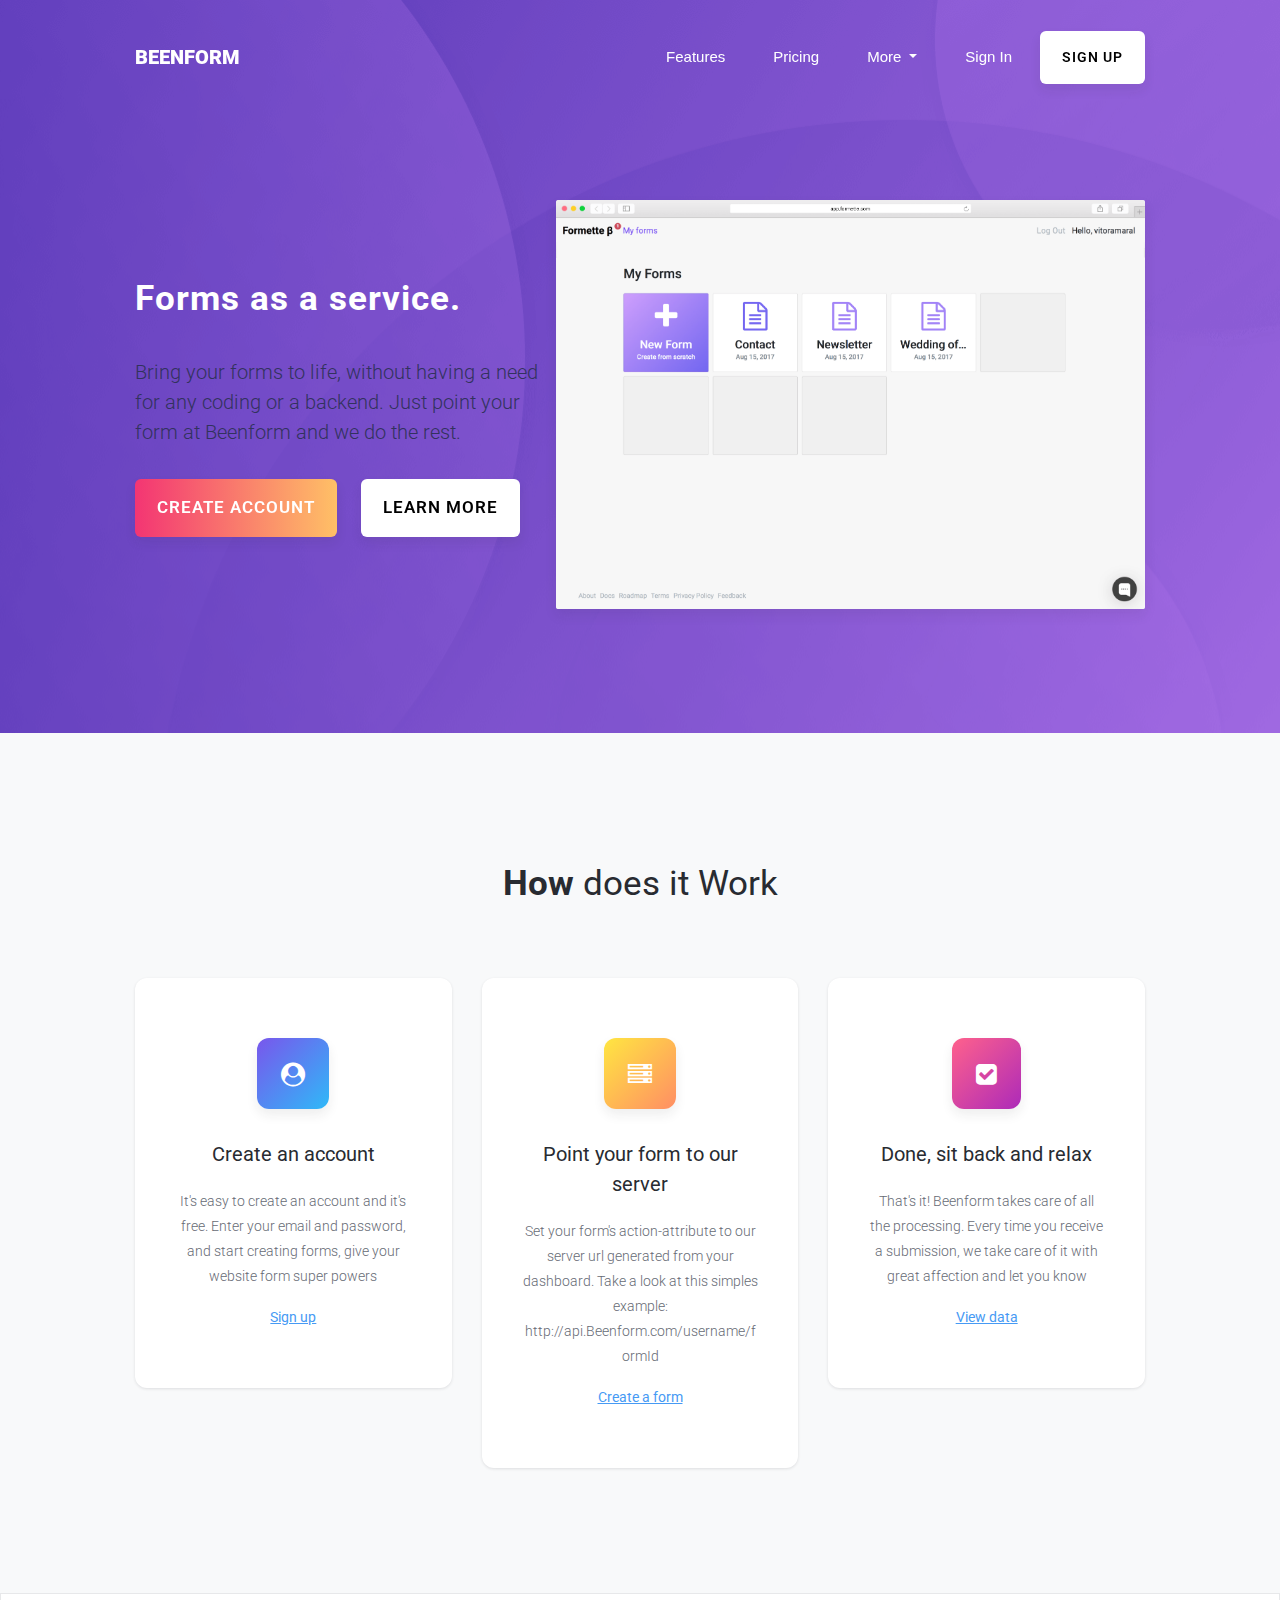
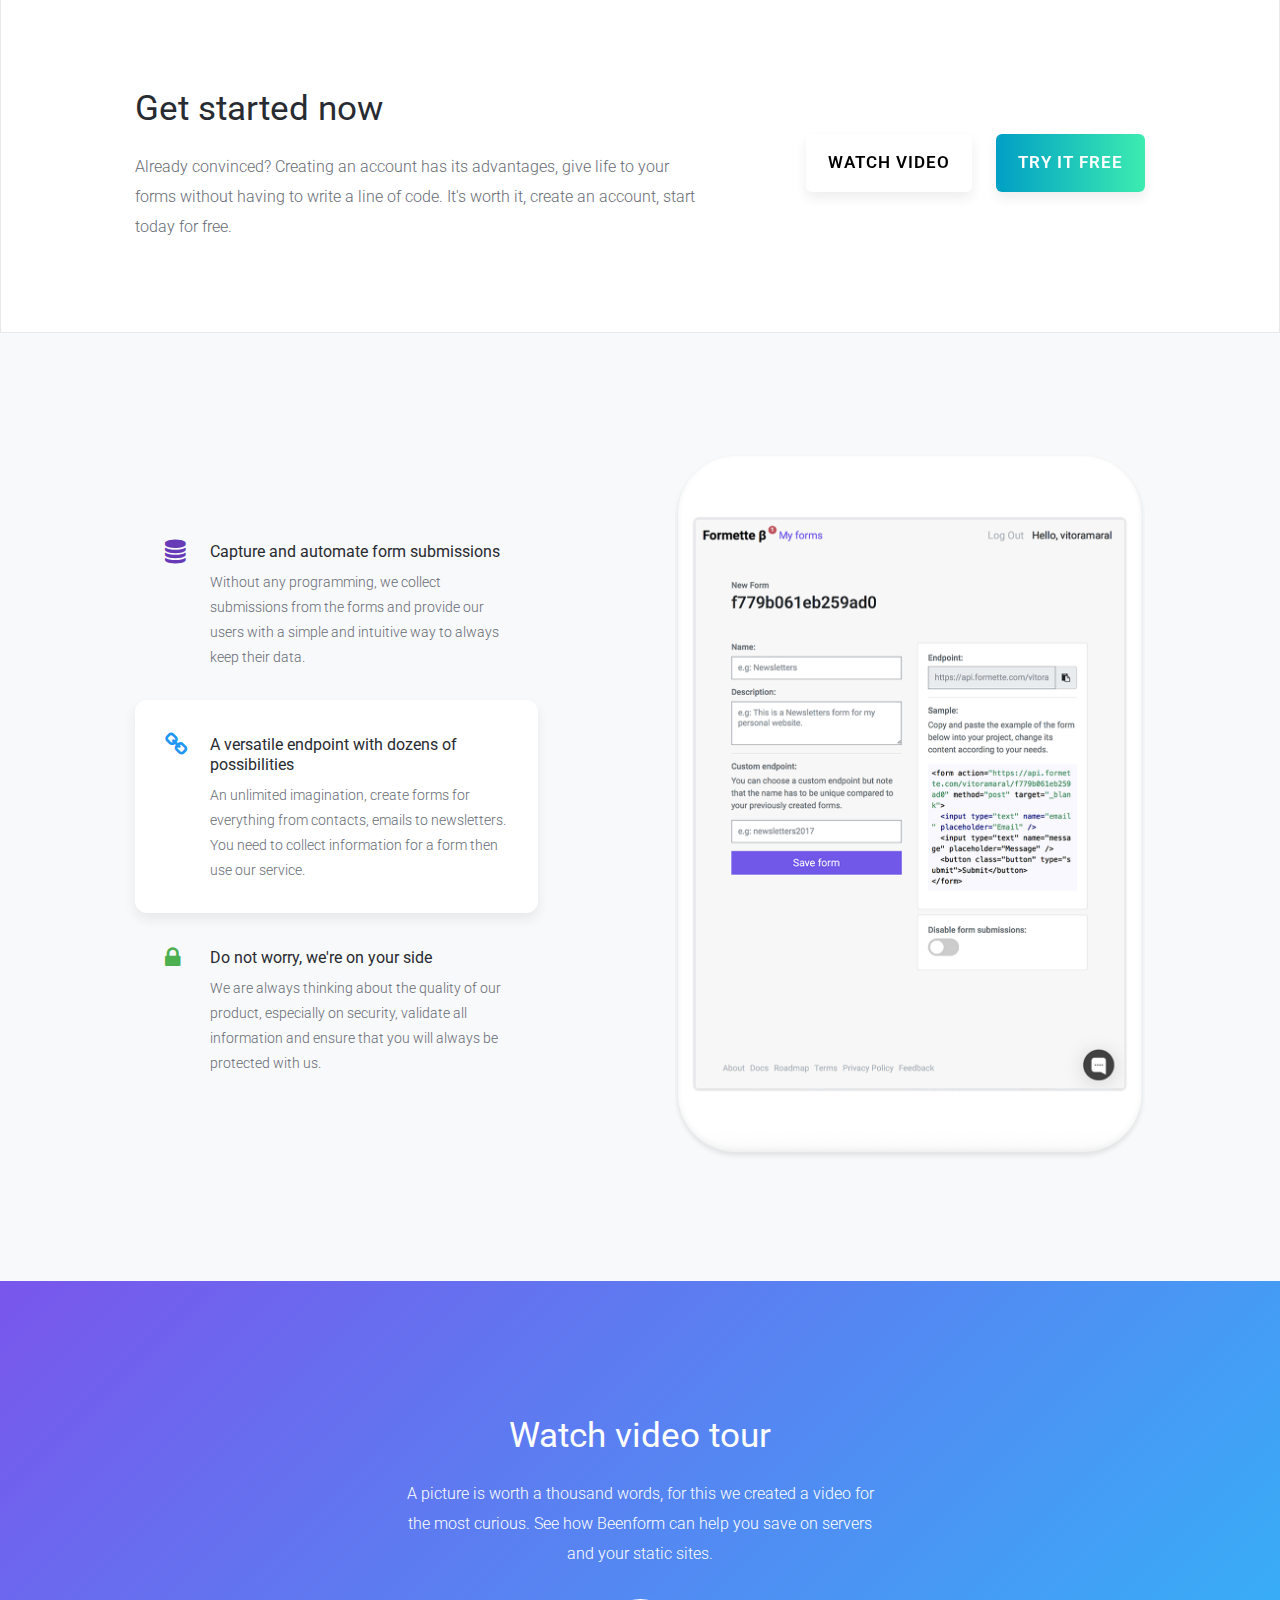
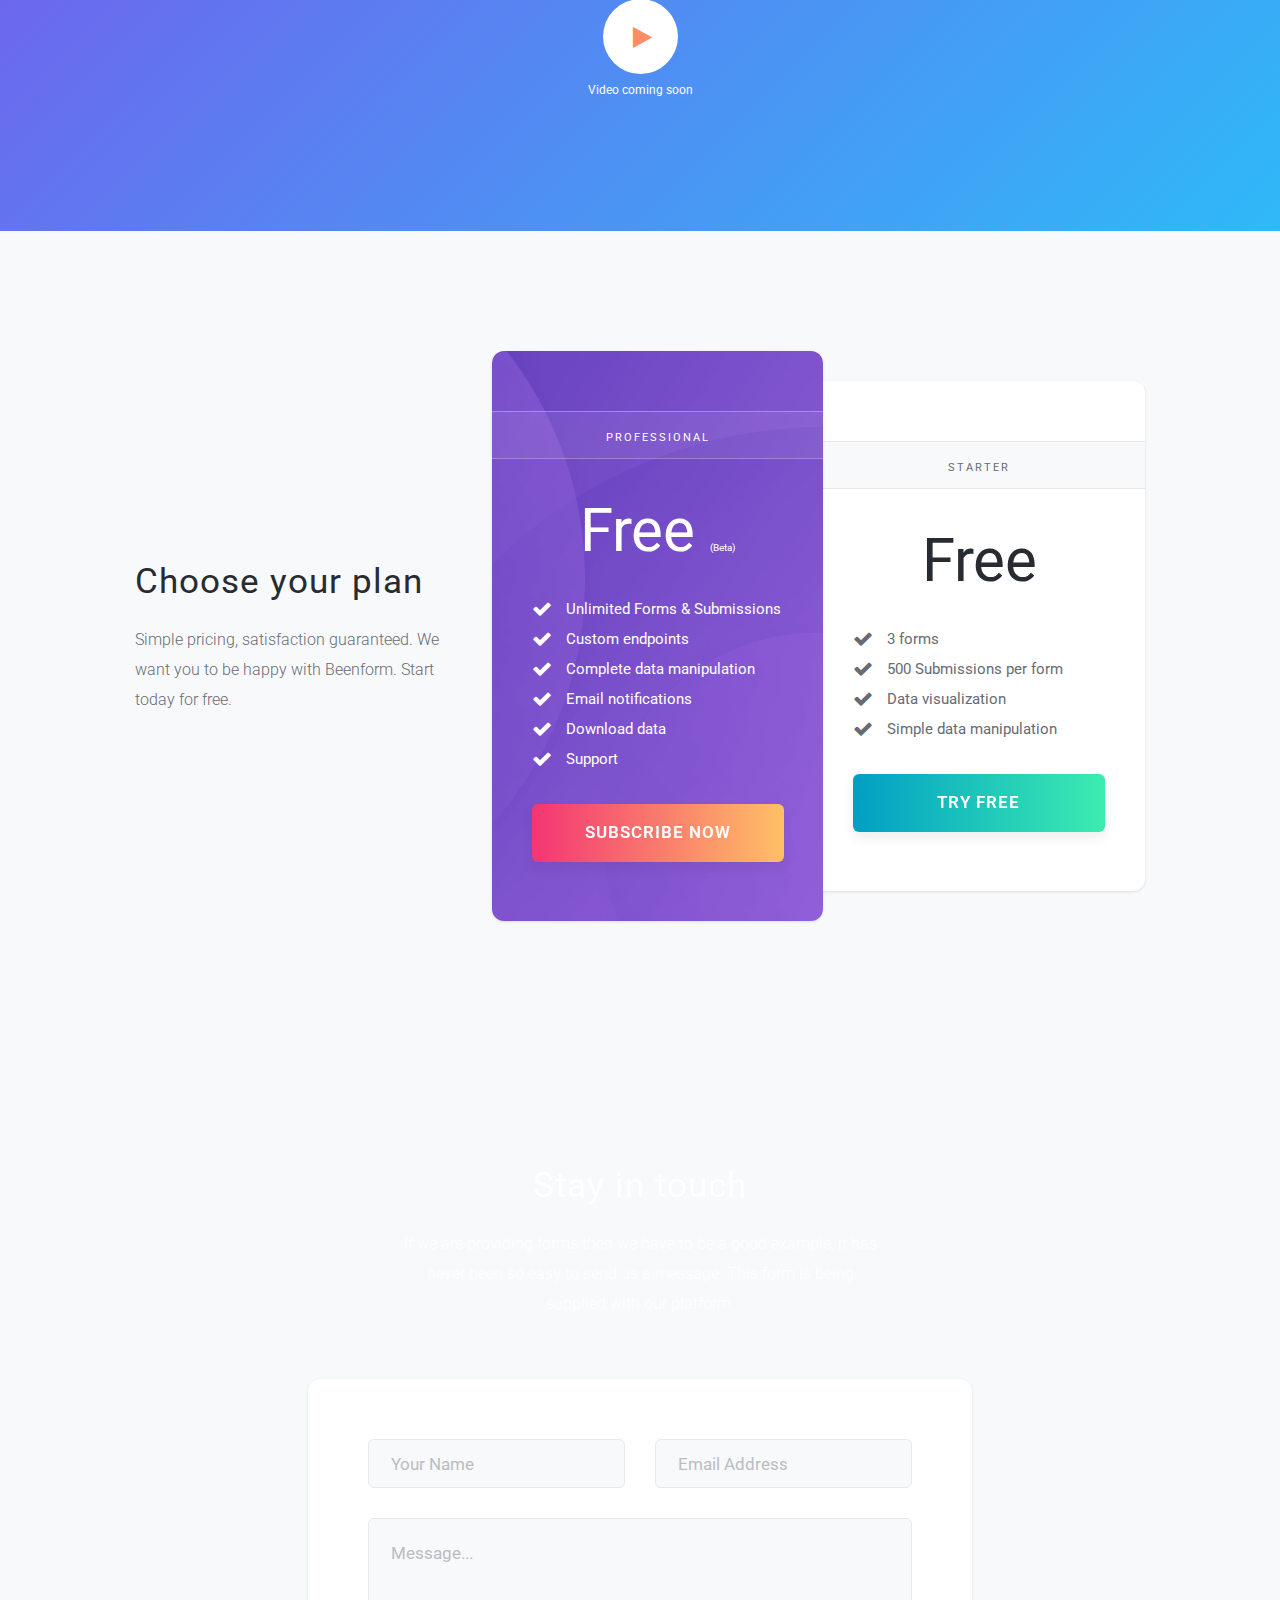
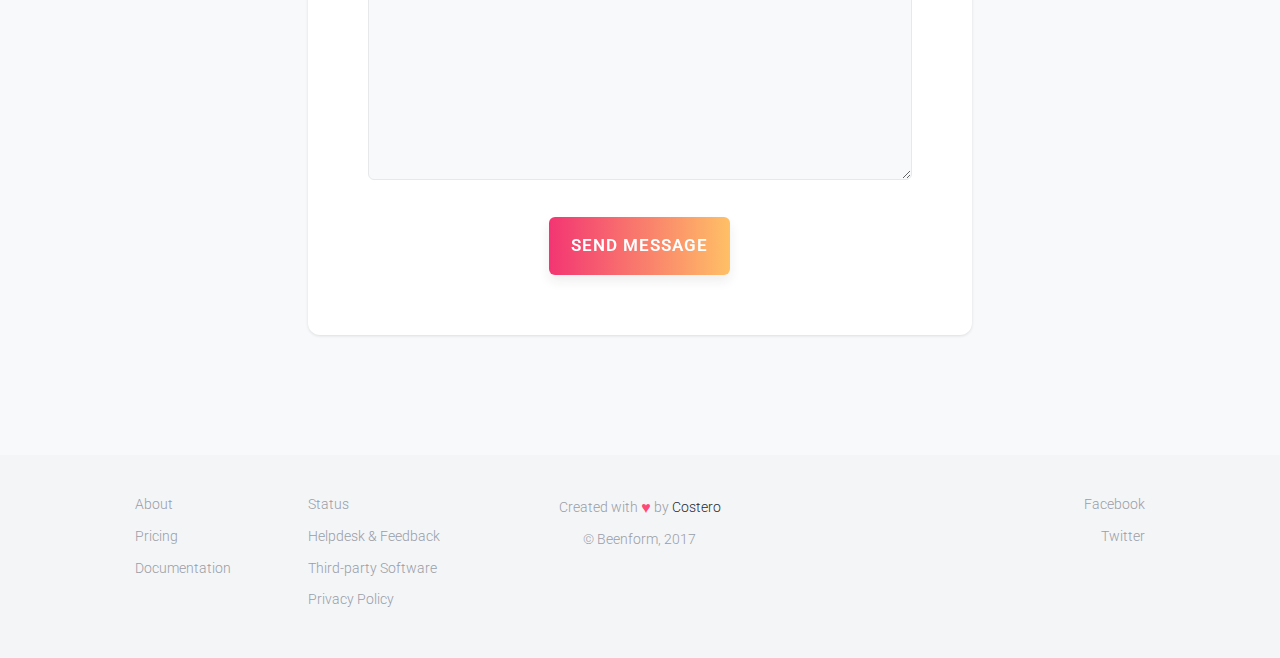
==== index.html @ e6238762 "first commit" ====
<!DOCTYPE html>
<html lang="en">
<head>
    <meta charset="UTF-8">
    <meta name="viewport" content="width=device-width, initial-scale=1, shrink-to-fit=no">
    <meta name="description" content="Bring your forms to life, without having a need for any coding or a backend. Beenform can help give your site super powers."/>
    <meta name="keywords" content="Forms, Web Forms, Developers, Website, Sites, Backend, Free Forms, Free, Forms as a Service, FaaS, Code, Coding, Product, Software, Languages, Integrations, Coding, Contact, Emails, Data, Easy, Everyone, Programmers, Content"/>
    <meta name="author" content="Beenform"/>
    <!-- Schema.org markup for Google+ -->
    <meta itemprop="name" content="Beenform - Website forms with super powers">
    <meta itemprop="description" content="Bring your forms to life, without having a need for any coding or a backend. Beenform can help give your site super powers.">
    <meta itemprop="image" content="https://Beenform.com/">
    <!-- Twitter Card data -->
    <meta name="twitter:card" content="summary">
    <meta name="twitter:site" content="@Beenform_com">
    <meta name="twitter:title" content="Beenform - Website forms with super powers">
    <meta name="twitter:description" content="Bring your forms to life, without having a need for any coding or a backend. Beenform can help give your site super powers.">
    <meta name="twitter:creator" content="@Beenform_com">
    <meta name="twitter:image" content="https://Beenform.com/">
    <!-- Open Graph data -->
    <meta property="og:title" content="Beenform - Website forms with super powers" />
    <meta property="og:type" content="article" />
    <meta property="og:url" content="https://Beenform.com/" />
    <meta property="og:image" content="https://Beenform.com/" />
    <meta property="og:description" content="Bring your forms to life, without having a need for any coding or a backend. Beenform can help give your site super powers." />
    <meta name="author" content="Beenform">
    <!-- TITLE -->
    <title>Beenform - Website forms with super powers</title>
    <!--FONTS-->
    <link href="https://fonts.googleapis.com/css?family=Source+Code+Pro:900" rel="stylesheet">
    <link href="https://fonts.googleapis.com/css?family=Roboto:300,400" rel="stylesheet">
    <!--BOOTSTRAP, AOS, MAIN CSS, FONT AWESOME-->
    <!--<link rel="stylesheet" href="css/bootstrap.min.css">-->
    <link rel="stylesheet" href="css/argon.min.css">
    <link rel="stylesheet" href="css/main.css">
    <link rel="stylesheet" href="css/aos.css">
    <link rel="stylesheet" href="https://maxcdn.bootstrapcdn.com/font-awesome/4.7.0/css/font-awesome.min.css">
    <!--FAVICON-->
    <link rel="icon" href="images/favicon.ico" type="image/gif" sizes="16x16">
    <script src="https://wchat.freshchat.com/js/widget.js"></script>
    <script src='https://www.google.com/recaptcha/api.js?render=6LdqJH0UAAAAAAIBwctonQcqUwbAtlhdtXquexmn'></script>
     <script>
       function onSubmit(token) {
         document.getElementById("Beenform-contact").submit();
       }
     </script>
     <script>(function(){var e={uploadUrl:"https://log.clarity.ms/uploadv3",uploadHeaders:{"Content-Type":"application/json","X-AS-SuppressSetCookie":"1"},showText:!1,showImages:!1,instrument:!0,projectId:"c78037fa-690e-4b9e-8980-94ac87024e42"},t=document.getElementsByTagName("head")[0],n=document.createElement("script");n.src="https://www.clarity.ms/clarity-js",n.type="text/javascript",n.onload=function(){clarity.start(e)},n.onreadystatechange=function(){"complete"===this.readyState&&clarity.start(e)},t.appendChild(n)}());</script>
</head>
<body>
    <div>
        <div class="f-header">
            <div class="container">
                <!--NAV-BAR-->
                <nav class="f-navbar navbar fixed-top navbar-expand-lg navbar-dark">
                    <div class="container">
                        <a class="navbar-brand" href="#"><b>Beenform</b></a>
                        <button class="navbar-toggler" type="button" data-toggle="collapse" data-target="#navbarNav" aria-controls="navbarNav" aria-expanded="false" aria-label="Toggle navigation">
                            <span class="navbar-toggler-icon"></span>
                        </button>
                        <div class="collapse navbar-collapse justify-content-end" id="navbarNav">
                            <ul class="navbar-nav">
                                <li class="nav-item">
                                    <a class="nav-link" href="#features">Features <span class="sr-only">(current)</span></a>
                                </li>
                                <li class="nav-item">
                                    <a class="nav-link" href="#pricing">Pricing</a>
                                </li>
                                <li class="nav-item dropdown cursor">
                                    <a class="nav-link dropdown-toggle" id="navbarDropdownMenuLink" data-toggle="dropdown" aria-haspopup="true" aria-expanded="false">
                                        More
                                    </a>
                                    <div class="dropdown-menu f-global-shadow" aria-labelledby="navbarDropdownMenuLink">
                                        <a class="dropdown-item" target="_blank" href="https://docs.Beenform.com/">Documentation</a>
                                        <a class="dropdown-item" target="_blank" href="https://Beenform.com/roadmap">Roadmap</a>
                                        <a class="dropdown-item" target="_blank" href="https://Beenform.com/feedback">Feedback</a>
                                    </div>
                                </li>
                                <li class="nav-item">
                                    <a class="nav-link" target="_blank" href="https://app.Beenform.com/#/signin">Sign In</a>
                                </li>
                            </ul>
                            <form class="form-inline">
                                <a class="btn f-btn f-btn-white f-global-shadow f-btn-si" target="_blank" href="https://app.Beenform.com/#/signup">Sign Up</a>
                            </form>
                        </div>
                    </div>
                </nav>

                <!--INTRO-->
                <div class="f-intro">
                    <div class="row no-gutters h-100 justify-content-lg-center">
                        <div class="col-xl-5 col-lg-10 col-md-12 col-sm-12 my-auto">
                            <div class="f-intro-left">
                                <h2><b>Forms as a service.</b></h2>
                                <h5>
                                    Bring your forms to life, without having a need for any coding or a backend.
                                    Just point your form at Beenform and we do the rest.
                                </h5>
                                <a class="btn f-btn f-btn-orange f-global-shadow" target="_blank" href="https://app.Beenform.com/#/signup">Create Account</a>
                                <a class="btn f-btn f-btn-white f-global-shadow" href="#about">Learn More</a>
                            </div>
                        </div>
                        <div class="col-xl-7 col-lg-12 col-md-12 col-sm-12">
                            <div class="f-intro-right">
                                <img src="images/content/form_safari.png" alt="" class="img-fluid f-global-shadow">
                            </div>
                        </div>
                    </div>
                </div>
            </div>
        </div>

        <!--How does it Work-->
        <div id="about" class="f-how">
            <div class="container">
                <h2><b>How</b> does it Work</h2>
                <div class="row justify-content-center">
                    <div class="col-xl-4 col-lg-5 col-md-7 col-sm-9 col-11">
                        <div class="card">
                            <div class="icon-base blue f-global-shadow">
                                <i class="fa fa-user-circle fa-lg"></i>
                            </div>
                            <h5>Create an account</h5>
                            <p>
                                It's easy to create an account and it's free.
                                Enter your email and password, and start creating forms, give your website
                                form super powers
                            </p>
                            <a href="https://app.Beenform.com/#/signup" target="_blank">Sign up</a>
                        </div>
                    </div>
                    <div class="col-xl-4 col-lg-5 col-md-7 col-sm-9 col-11">
                        <div class="card">
                            <div class="icon-base orange f-global-shadow">
                                <i class="fa fa-server fa-lg"></i>
                            </div>
                            <h5>Point your form to our server</h5>
                            <p>
                                Set your form's action-attribute to our server url generated from your dashboard.
                                Take a look at this simples example: http://api.Beenform.com/username/formId
                            </p>
                            <a href="https://app.Beenform.com/#/new" target="_blank">Create a form</a>
                        </div>
                    </div>
                    <div class="col-xl-4 col-lg-5 col-md-7 col-sm-9 col-11">
                        <div class="card data">
                            <div class="icon-base purple f-global-shadow">
                                <i class="fa fa-check-square fa-lg"></i>
                            </div>
                            <h5>Done, sit back and relax</h5>
                            <p>
                                That's it! Beenform takes care of all the processing.
                                Every time you receive a submission, we take care of it with great affection and let you know
                            </p>
                            <a href="https://app.Beenform.com/#" target="_blank">View data</a>
                        </div>
                    </div>
                </div>
            </div>
        </div>

        <!--Get Started-->
        <div class="get-started">
            <div class="container">
                <div class="row h-100">
                    <div class="col-xl-7 col-lg-7 col-md-12 col-sm-12">
                        <div class="get-started-left">
                            <h2>Get started now</h2>
                            <p>
                                Already convinced? Creating an account has its advantages, give life to your forms without
                                having to write a line of code. It's worth it, create an account, start today for free.
                            </p>
                        </div>
                    </div>
                    <div class="col-xl-5 col-lg-5 col-md-12 col-sm-12 my-auto">
                        <div class="get-started-right">
                            <a class="btn f-btn f-btn-white f-global-shadow align-middle" href="#video">Watch Video</a>
                            <a class="btn f-btn f-btn-green f-global-shadow align-middle" target="_blank" href="https://app.Beenform.com/#/signup">Try it free</a>
                        </div>
                    </div>
                </div>
            </div>
        </div>

        <!--Features-->
        <div id="features" class="features">
            <div class="container">
                <div class="row h-100 justify-content-md-center">
                    <div class="col-xl-5 col-lg-6 col-md-8 col-sm-12 my-auto">
                        <div class="features-group">
                            <div class="feature">
                                <div class="feature-left">
                                    <i class="fa fa-database fa-lg icon-purple"></i>
                                </div>
                                <div class="feature-right">
                                    <h6>Capture and automate form submissions</h6>
                                    <p>
                                        Without any programming, we collect submissions from the forms and
                                        provide our users with a simple and intuitive way to always keep their data.
                                    </p>
                                </div>
                            </div>
                            <div class="feature f-focus">
                                <div class="feature-left">
                                    <i class="fa fa-link fa-lg icon-blue"></i>
                                </div>
                                <div class="feature-right">
                                    <h6>A versatile endpoint with dozens of possibilities</h6>
                                    <p>
                                        An unlimited imagination, create forms for everything from contacts,
                                        emails to newsletters. You need to collect information for a form then use our service.
                                    </p>
                                </div>
                            </div>
                            <div class="feature">
                                <div class="feature-left">
                                    <i class="fa fa-lock fa-lg icon-green"></i>
                                </div>
                                <div class="feature-right">
                                    <h6>Do not worry, we're on your side</h6>
                                    <p>
                                        We are always thinking about the quality of our product, especially on security,
                                        validate all information and ensure that you will always be protected with us.
                                    </p>
                                </div>
                            </div>
                        </div>
                    </div>
                    <div class="col-xl-7 col-lg-6 col-md-8 col-sm-12">
                        <div class="feature-demo">
                            <img src="images/content/form_ipad_white.png" alt="" class="img-fluid">
                        </div>
                    </div>
                </div>
            </div>
        </div>

        <!--Video-->
        <div id="video" class="video">
            <div class="video-image">
                <div class="container">
                    <div class="video-group">
                        <div class="row justify-content-center">
                            <div class="col-xl-6 col-lg-6 col-md-8 col-sm-12">
                                <h2>Watch video tour</h2>
                                <p>
                                    A picture is worth a thousand words, for this we created a
                                    video for the most curious. See how Beenform can help you save on
                                    servers and your static sites.
                                </p>
                                <div class="f-play">
                                    <i class="fa fa-play fa-lg icon-orange"></i>
                                </div>
                                <span class="video-coming-soon">Video coming soon</span>
                            </div>
                        </div>
                    </div>
                </div>
            </div>
        </div>

        <!--Plan-->
        <div id="pricing" class="plan">
            <div class="container">
                <div class="row h-100">
                    <div class="col-xl-4 col-lg-3 col-md-12 col-sm-12 my-auto plan-center">
                        <h2>Choose your plan</h2>
                        <p>
                            Simple pricing, satisfaction guaranteed. We want you to be happy with Beenform.
                            Start today for free.
                        </p>
                    </div>
                    <div class="col-xl-8 col-lg-9 col-md-12 col-sm-12">
                        <div class="plans">
                            <div class="row no-gutters justify-content-xl-end justify-content-lg-end h-100 justify-content-center">
                                <div class="col-xl-6 col-lg-6 col-md-6 col-sm-10 col-11">
                                    <div class="price-card card">
                                        <div class="lines">
                                            <span>Professional</span>
                                        </div>
                                        <div class="body">
                                            <h1>Free <span style="font-size: 10px">(Beta)</span></h1>
                                            <ul>
                                                <li><i class="fa fa-check fa-lg icon-orange"></i>Unlimited Forms & Submissions</li>
                                                <li><i class="fa fa-check fa-lg icon-orange"></i>Custom endpoints</li>
                                                <li><i class="fa fa-check fa-lg icon-orange"></i>Complete data manipulation</li>
                                                <li><i class="fa fa-check fa-lg icon-orange"></i>Email notifications</li>
                                                <li><i class="fa fa-check fa-lg icon-orange"></i>Download data</li>
                                                <li><i class="fa fa-check fa-lg icon-orange"></i>Support</li>
                                            </ul>
                                            <a class="btn f-btn f-btn-orange f-global-shadow" target="_blank" href="https://app.Beenform.com/#/signup">Subscribe Now</a>
                                        </div>
                                    </div>
                                </div>
                                <div class="col-xl-6 col-lg-6 col-md-6 col-sm-10 col-11 my-auto">
                                    <div class="free-card card">
                                        <div class="lines">
                                            <span>Starter</span>
                                        </div>
                                        <div class="body">
                                            <h1>Free</h1>
                                            <ul>
                                                <li><i class="fa fa-check fa-lg icon-orange"></i>3 forms</li>
                                                <li><i class="fa fa-check fa-lg icon-orange"></i>500 Submissions per form</li>
                                                <li><i class="fa fa-check fa-lg icon-orange"></i>Data visualization</li>
                                                <li><i class="fa fa-check fa-lg icon-orange"></i>Simple data manipulation</li>
                                            </ul>
                                            <a class="btn f-btn f-btn-green f-global-shadow" target="_blank" href="https://app.Beenform.com/#/signup">Try Free</a>
                                        </div>
                                    </div>
                                </div>
                            </div>
                        </div>
                    </div>
                </div>
            </div>
        </div>

        <!--Contact-->
        <div class="contact">
            <div class="container">
                <div class="row justify-content-center">
                    <div class="col-xl-6 col-lg-8 col-sm-10 col-xs-10">
                        <h2>Stay in touch</h2>
                        <p>
                            If we are providing forms then we have to be a good example, it has never been
                            so easy to send us a message. This form is being supplied with our platform.
                        </p>
                    </div>
                </div>
                <div class="row justify-content-center">
                    <div class="col-xl-8 col-lg-10 col-sm-12 col-xs-12">
                        <div class="card">
                            <form id="Beenform-contact" action="https://api.Beenform.com/Beenform/contact" method="post" target="_blank">
                                <div class="row">
                                    <div class="col-xl-6 col-lg-6 col-sm-6 col-xs-12 input-margin">
                                        <input type="text" name="name" placeholder="Your Name" required>
                                    </div>
                                    <div class="col-xl-6 col-lg-6 col-sm-6 col-xs-12">
                                        <input type="text" name="email" placeholder="Email Address" required><br>
                                    </div>
                                </div>
                                <textarea name="message" id="" cols="30" rows="8" placeholder="Message..." required></textarea>
                                <button class="btn f-btn f-btn-orange f-global-shadow g-recaptcha" data-sitekey="6LdqJH0UAAAAAAIBwctonQcqUwbAtlhdtXquexmn" data-callback='onSubmit'>Send Message</button>
                            </form>
                        </div>
                    </div>
                </div>
            </div>
        </div>

        <!--Footer-->
        <div class="footer">
            <div class="container">
                <div class="row">
                    <div class="col-xl-4 col-lg-4 col-md-4 col-sm-12">
                        <div class="footer-left">
                            <div class="row">
                                <div class="col-xl-6 col-lg-6 col-md-12 col-sm-6 col-6">
                                    <p><a href="#about">About</a></p>
                                    <p><a href="#pricing">Pricing</a></p>
                                    <p><a href="https://docs.Beenform.com/" target="_blank">Documentation</a></p>
                                </div>
                                <div class="col-xl-6 col-lg-6 col-md-12 col-sm-6 col-6">
                                    <p><a href="https://statuspage.freshping.io/263-Beenform" target="_blank">Status</a></p>
                                    <p><a href="https://Beenform.freshdesk.com/support/home" target="_blank">Helpdesk & Feedback</a></p>
                                    <p><a href="./thirdpartysoftware.html" target="_blank">Third-party Software</a></p>
                                    <p><a href="https://www.iubenda.com/privacy-policy/54274847" class="iubenda-white iubenda-embed " title="Privacy Policy">Privacy Policy</a> </p>
                                </div>
                            </div>
                        </div>
                    </div>
                    <div class="col-xl-4 col-lg-4 col-md-4 col-sm-12">
                        <div class="footer-center">
                            <p>Created with <span class="heart">&#x2665;</span> by <span class="author">Costero</span></p>
                            <p>&#169; Beenform, 2017</p>
                        </div>
                    </div>
                    <div class="col-xl-4 col-lg-4 col-md-4 col-sm-12">
                        <div class="footer-right">
                            <p><a href="https://www.fb.com/Beenform" target="_blank">Facebook</a></p>
                            <p><a href="https://twitter.com/Beenform_com" target="_blank">Twitter</a></p>
                        </div>
                    </div>
                </div>
            </div>
        </div>
    </div>

    <script type="text/javascript" src="js/jquery-3.2.1.min.js"></script>
    <script src="https://cdnjs.cloudflare.com/ajax/libs/popper.js/1.11.0/umd/popper.min.js" integrity="sha384-b/U6ypiBEHpOf/4+1nzFpr53nxSS+GLCkfwBdFNTxtclqqenISfwAzpKaMNFNmj4" crossorigin="anonymous"></script>
    <script type="text/javascript" src="js/bootstrap.min.js"></script>
    <script type="text/javascript" src="js/aos.js"></script>
    <script type="text/javascript" src="js/main.js"></script>
    <script type="text/javascript" src"//downloads.mailchimp.com/js/signup-forms/popup/embed.js" data-dojo-config="usePlainJson: true, isDebug: false"></script><script type="text/javascript">require(["mojo/signup-forms/Loader"], function(L) { L.start({"baseUrl":"mc.us17.list-manage.com","uuid":"2d072c73ca27589ec203433f4","lid":"dac4c03f8b"}) })</script>
    <script type="text/javascript">(function (w,d) {var loader = function () {var s = d.createElement("script"), tag = d.getElementsByTagName("script")[0]; s.src="https://cdn.iubenda.com/iubenda.js"; tag.parentNode.insertBefore(s,tag);}; if(w.addEventListener){w.addEventListener("load", loader, false);}else if(w.attachEvent){w.attachEvent("onload", loader);}else{w.onload = loader;}})(window, document);</script>
   <script>
      window.fcWidget.init({
        token: "aee3b8f8-6746-4776-83f4-f1f3cd60f915",
        host: "https://wchat.freshchat.com"
      });
    </script>
    <script>
        (function (i, s, o, g, r, a, m) {
            i['GoogleAnalyticsObject'] = r; i[r] = i[r] || function () {
                    (i[r].q = i[r].q || []).push(arguments)
                }, i[r].l = 1 * new Date(); a = s.createElement(o),
                m = s.getElementsByTagName(o)[0]; a.async = 1; a.src = g; m.parentNode.insertBefore(a, m)
        })(window, document, 'script', 'https://www.google-analytics.com/analytics.js', 'ga');
        ga('create', 'UA-29237910-6', 'auto');
        ga('require', 'GTM-PTTRNHX');
        ga('send', 'pageview');
    </script>
</body>
</html>
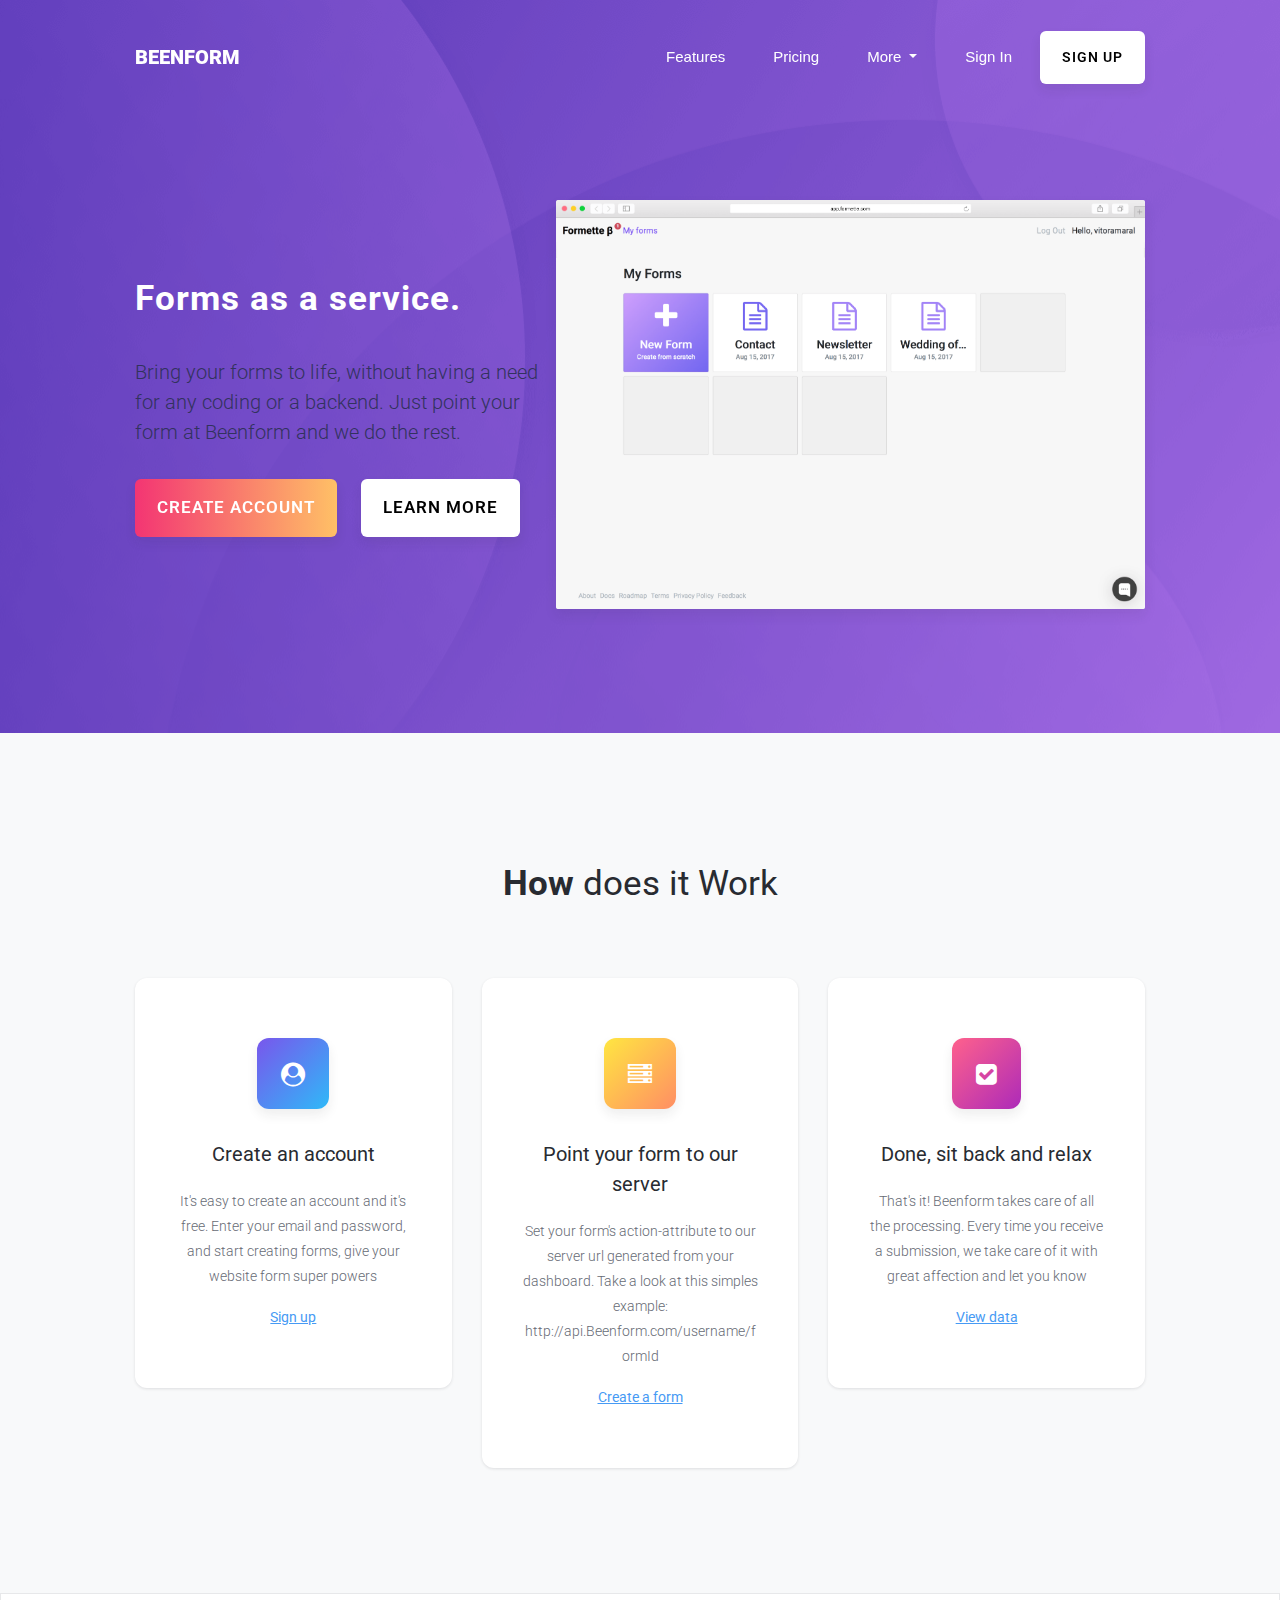
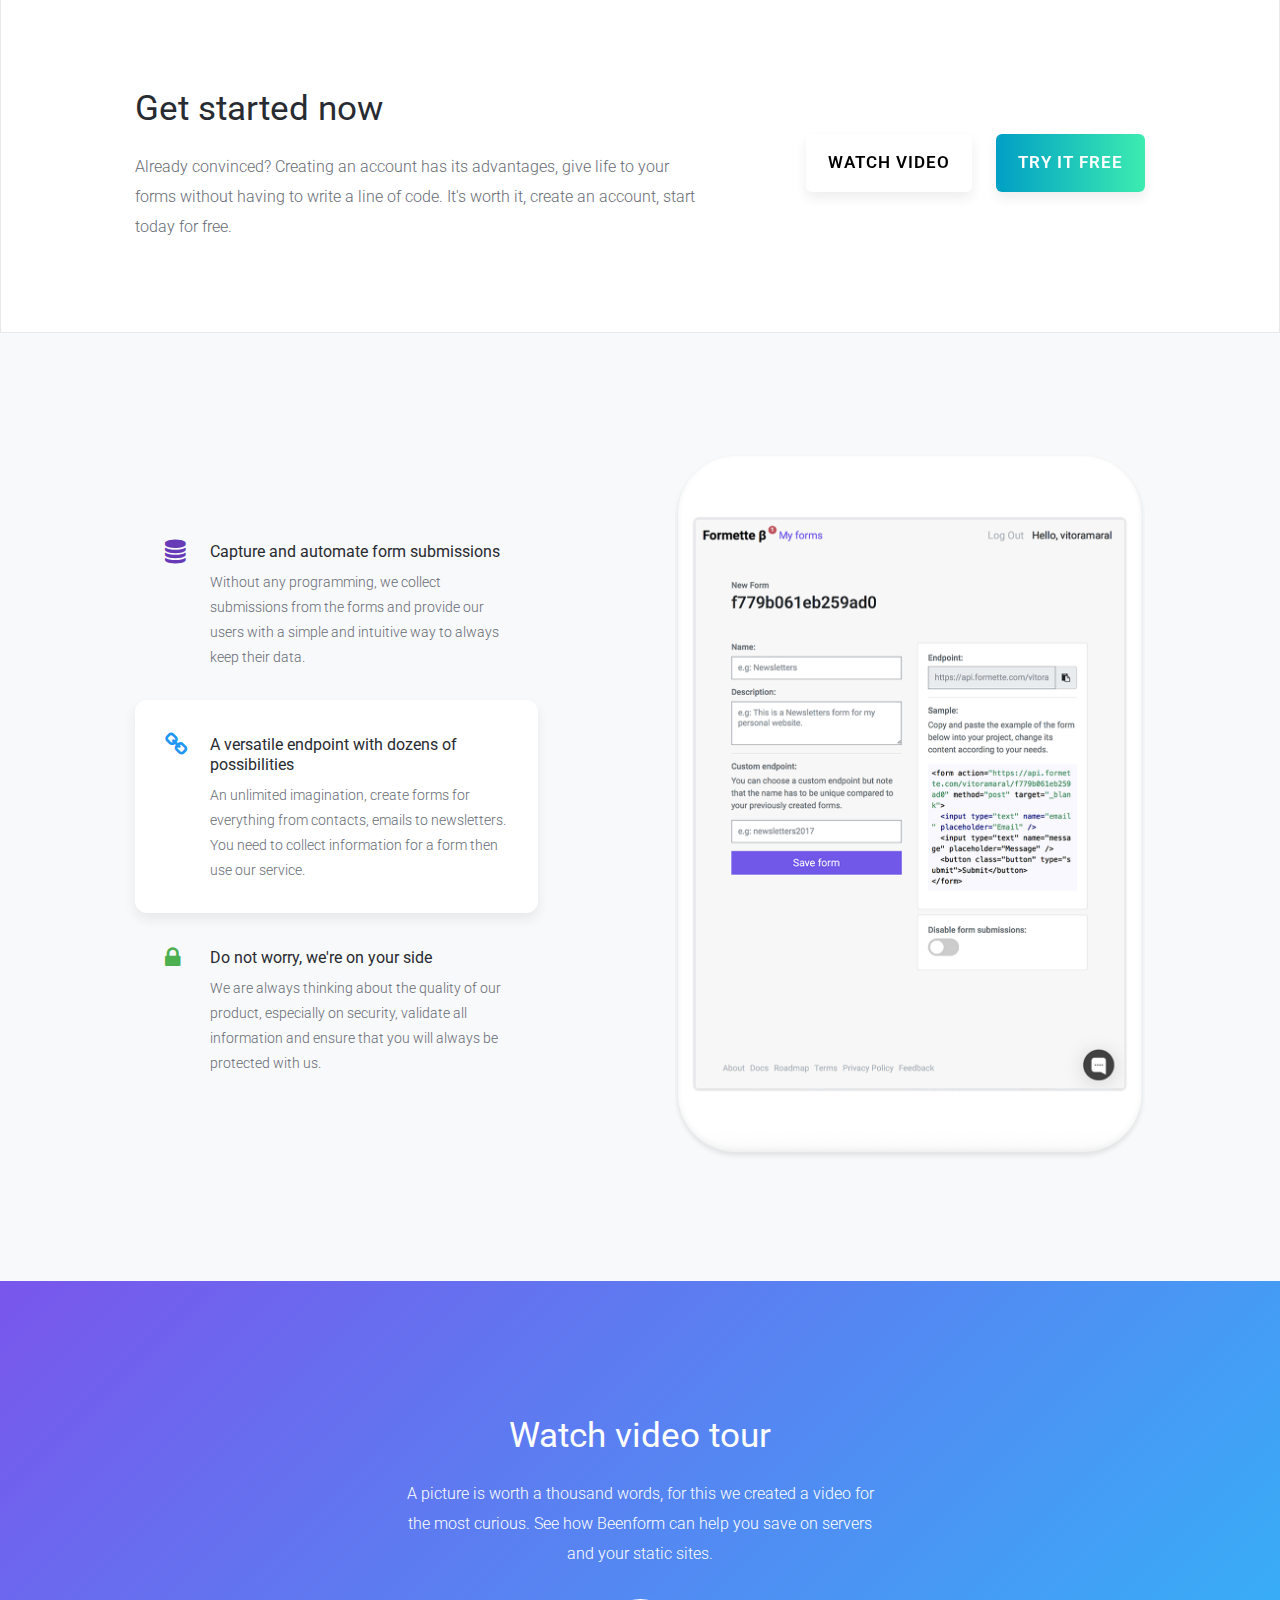
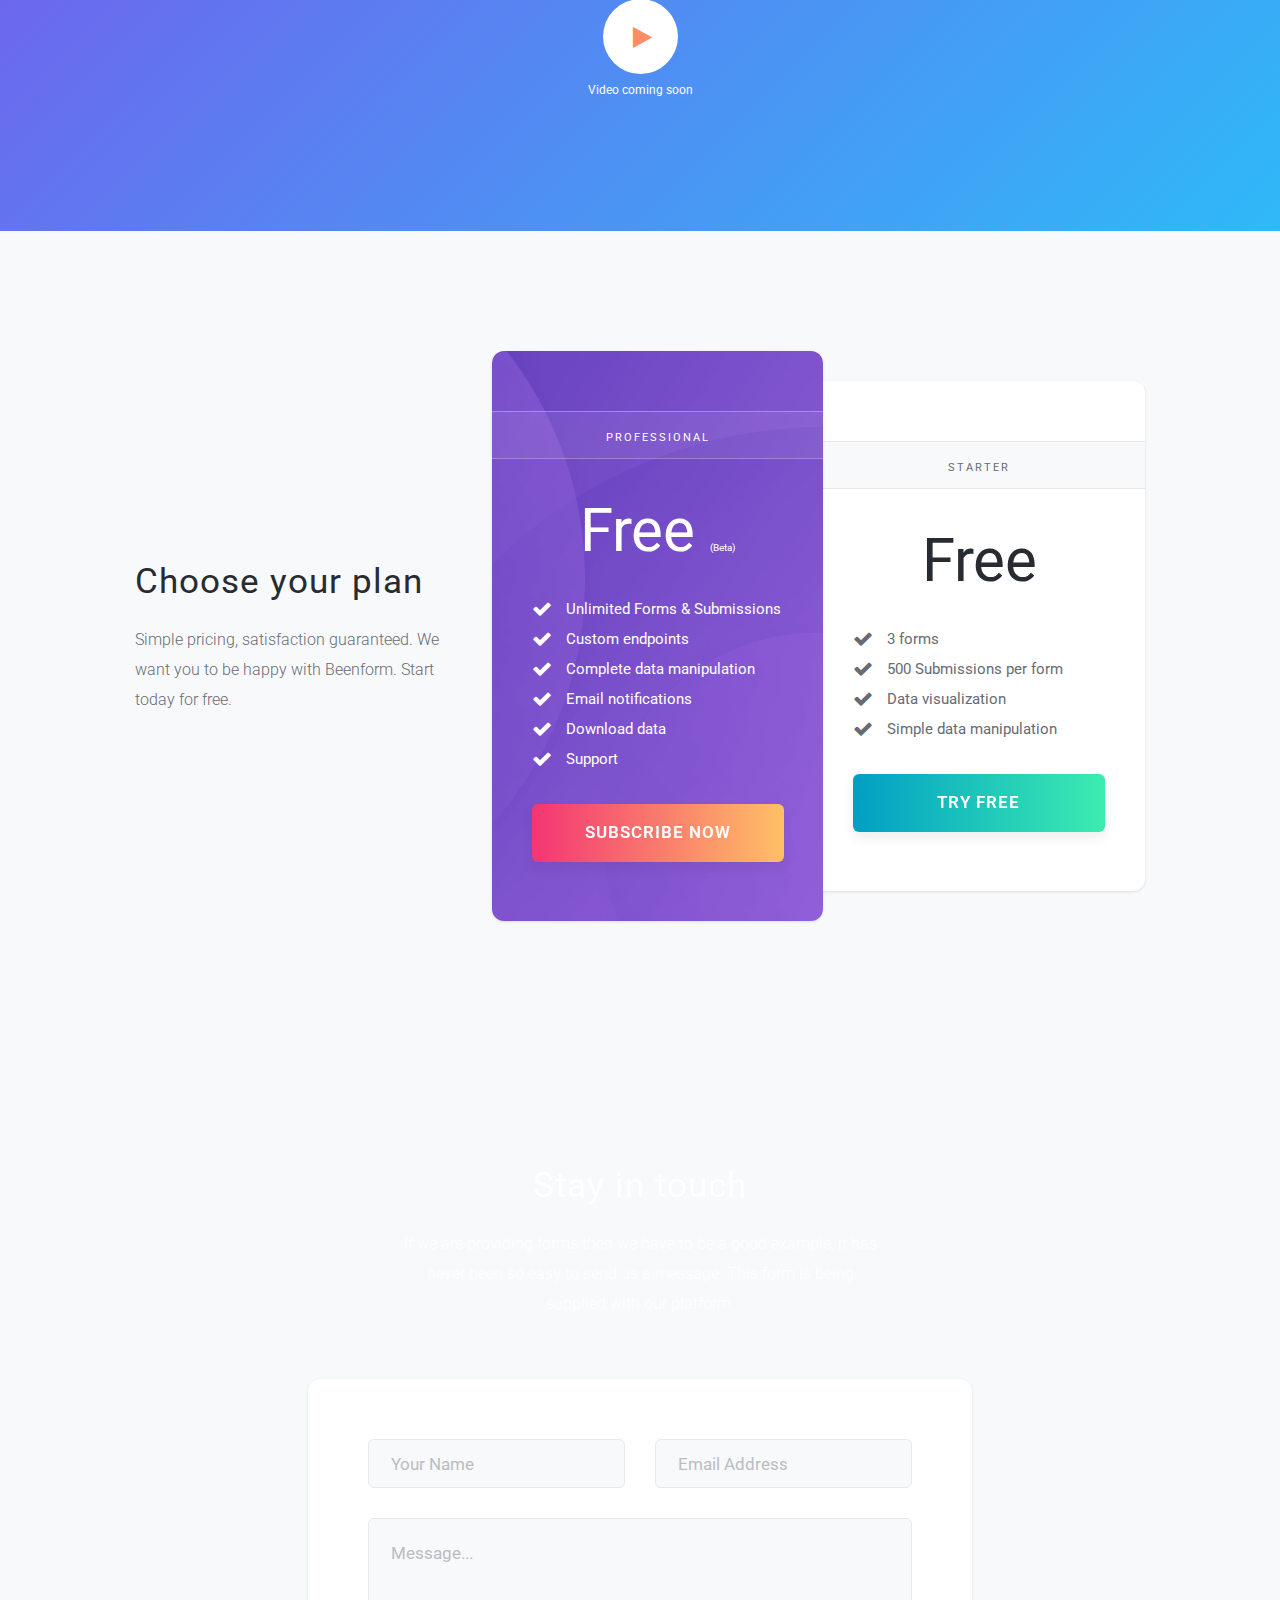
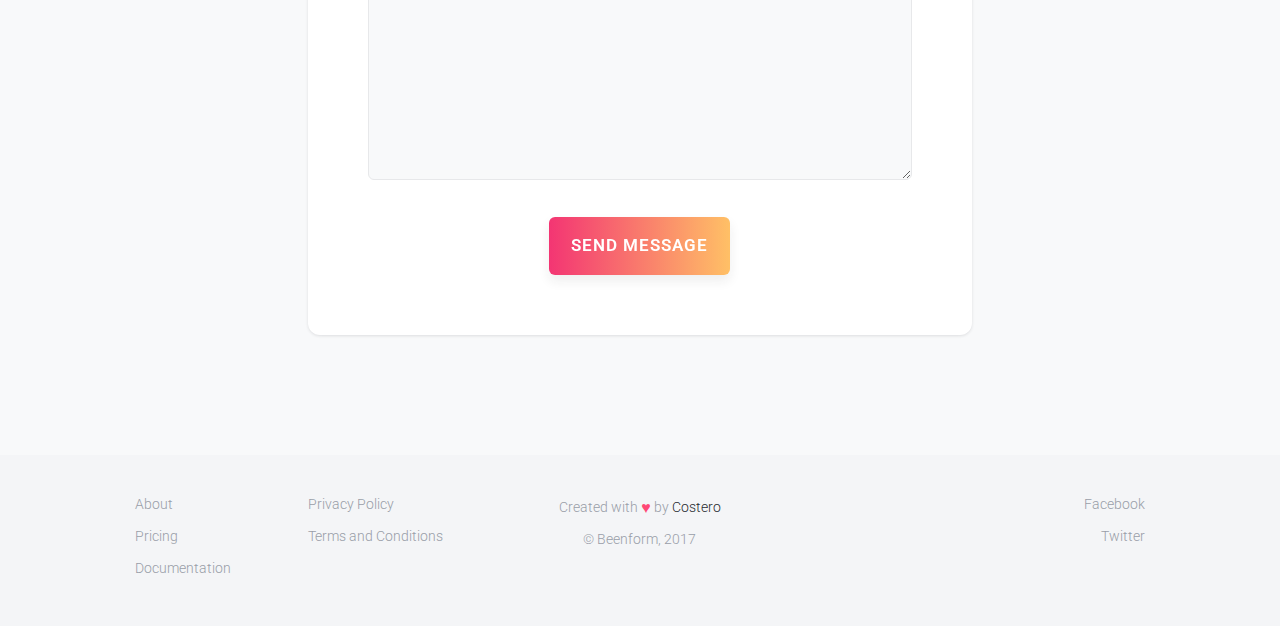
==== commit f7a081ff: "site update" ====
--- a/index.html
+++ b/index.html
@@ -359,13 +359,14 @@
                                 <div class="col-xl-6 col-lg-6 col-md-12 col-sm-6 col-6">
                                     <p><a href="#about">About</a></p>
                                     <p><a href="#pricing">Pricing</a></p>
-                                    <p><a href="https://docs.Beenform.com/" target="_blank">Documentation</a></p>
+                                    <p><a href="https://docs.beenform.com/" target="_blank">Documentation</a></p>
                                 </div>
                                 <div class="col-xl-6 col-lg-6 col-md-12 col-sm-6 col-6">
-                                    <p><a href="https://statuspage.freshping.io/263-Beenform" target="_blank">Status</a></p>
+                                    <!--<p><a href="https://statuspage.freshping.io/263-Beenform" target="_blank">Status</a></p>
                                     <p><a href="https://Beenform.freshdesk.com/support/home" target="_blank">Helpdesk & Feedback</a></p>
-                                    <p><a href="./thirdpartysoftware.html" target="_blank">Third-party Software</a></p>
-                                    <p><a href="https://www.iubenda.com/privacy-policy/54274847" class="iubenda-white iubenda-embed " title="Privacy Policy">Privacy Policy</a> </p>
+                                    <p><a href="./thirdpartysoftware.html" target="_blank">Third-party Software</a></p>-->
+                                    <p><a href="https://www.iubenda.com/privacy-policy/37221665" class="iubenda-white iubenda-embed " title="Privacy Policy">Privacy Policy</a> </p>
+                                    <p><a href="https://www.iubenda.com/terms-and-conditions/37221665" class="iubenda-white iubenda-embed " title="Terms and Conditions ">Terms and Conditions</a> </p>
                                 </div>
                             </div>
                         </div>
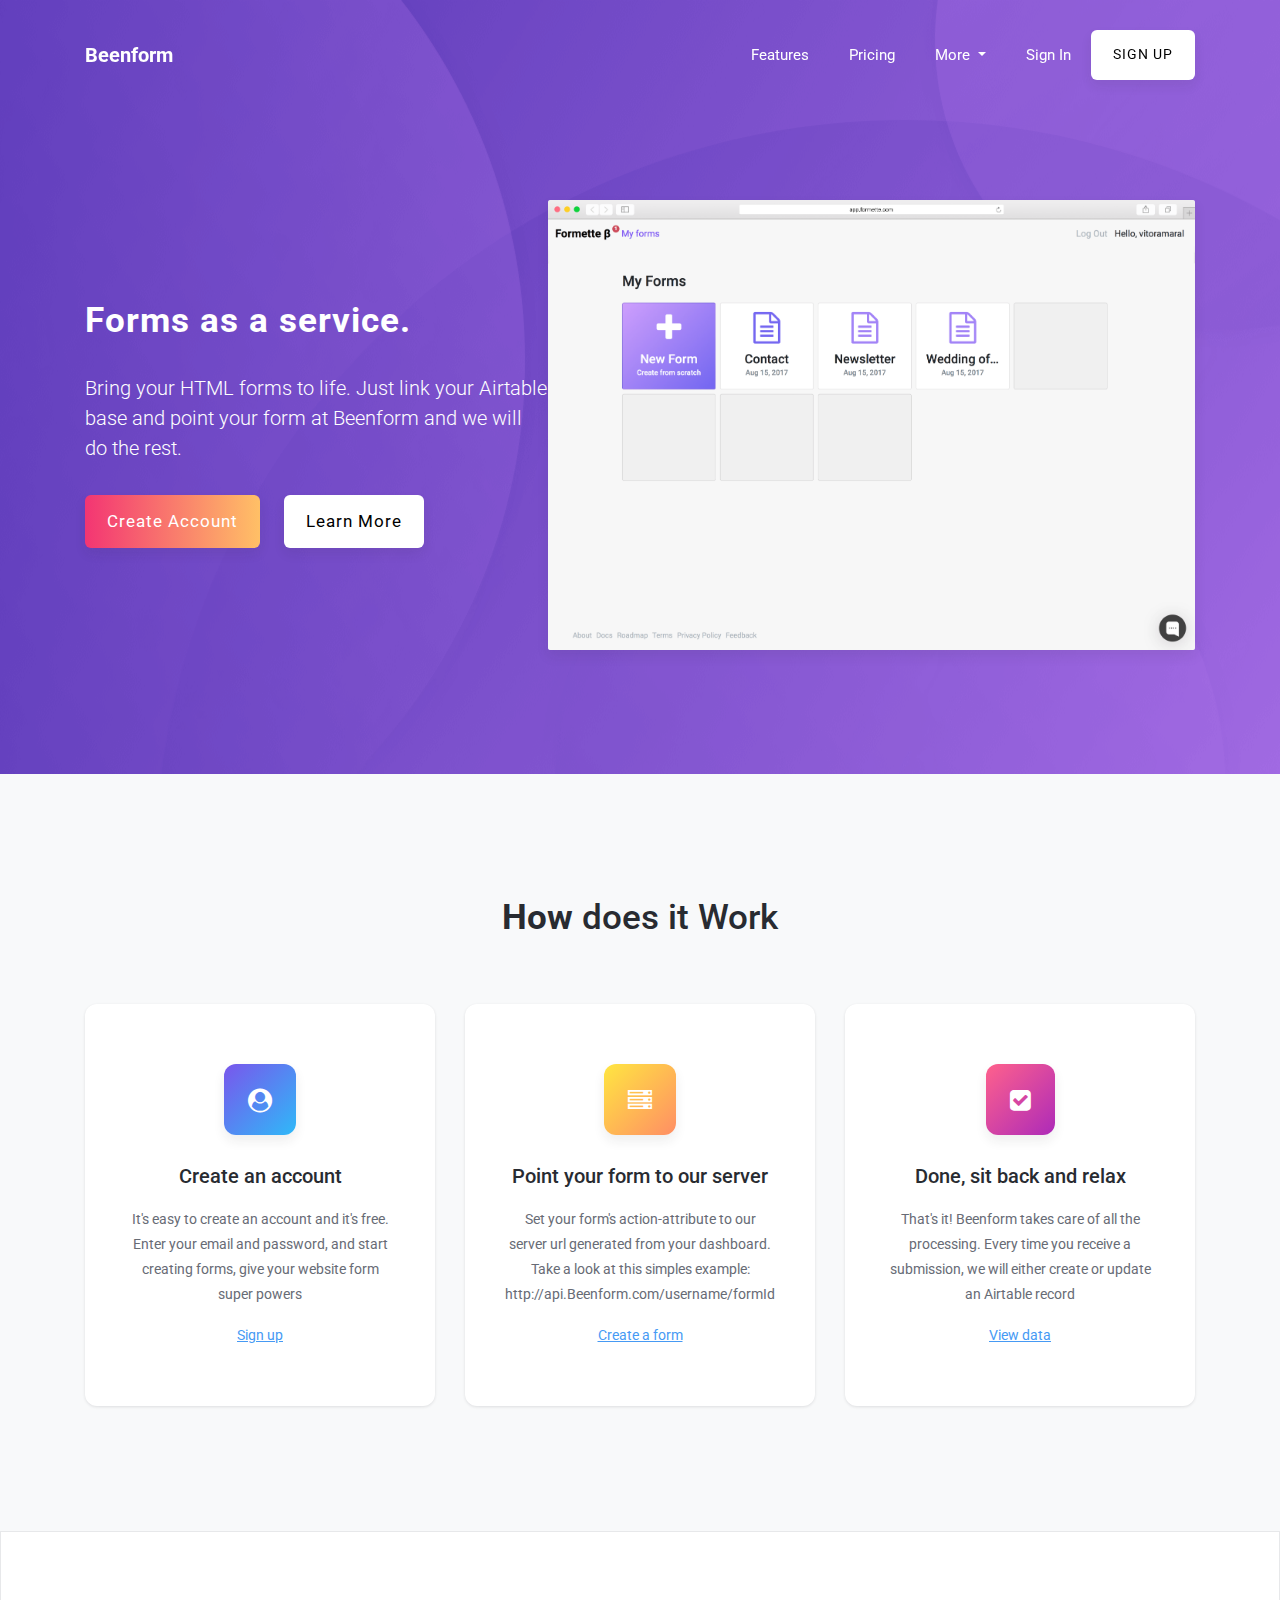
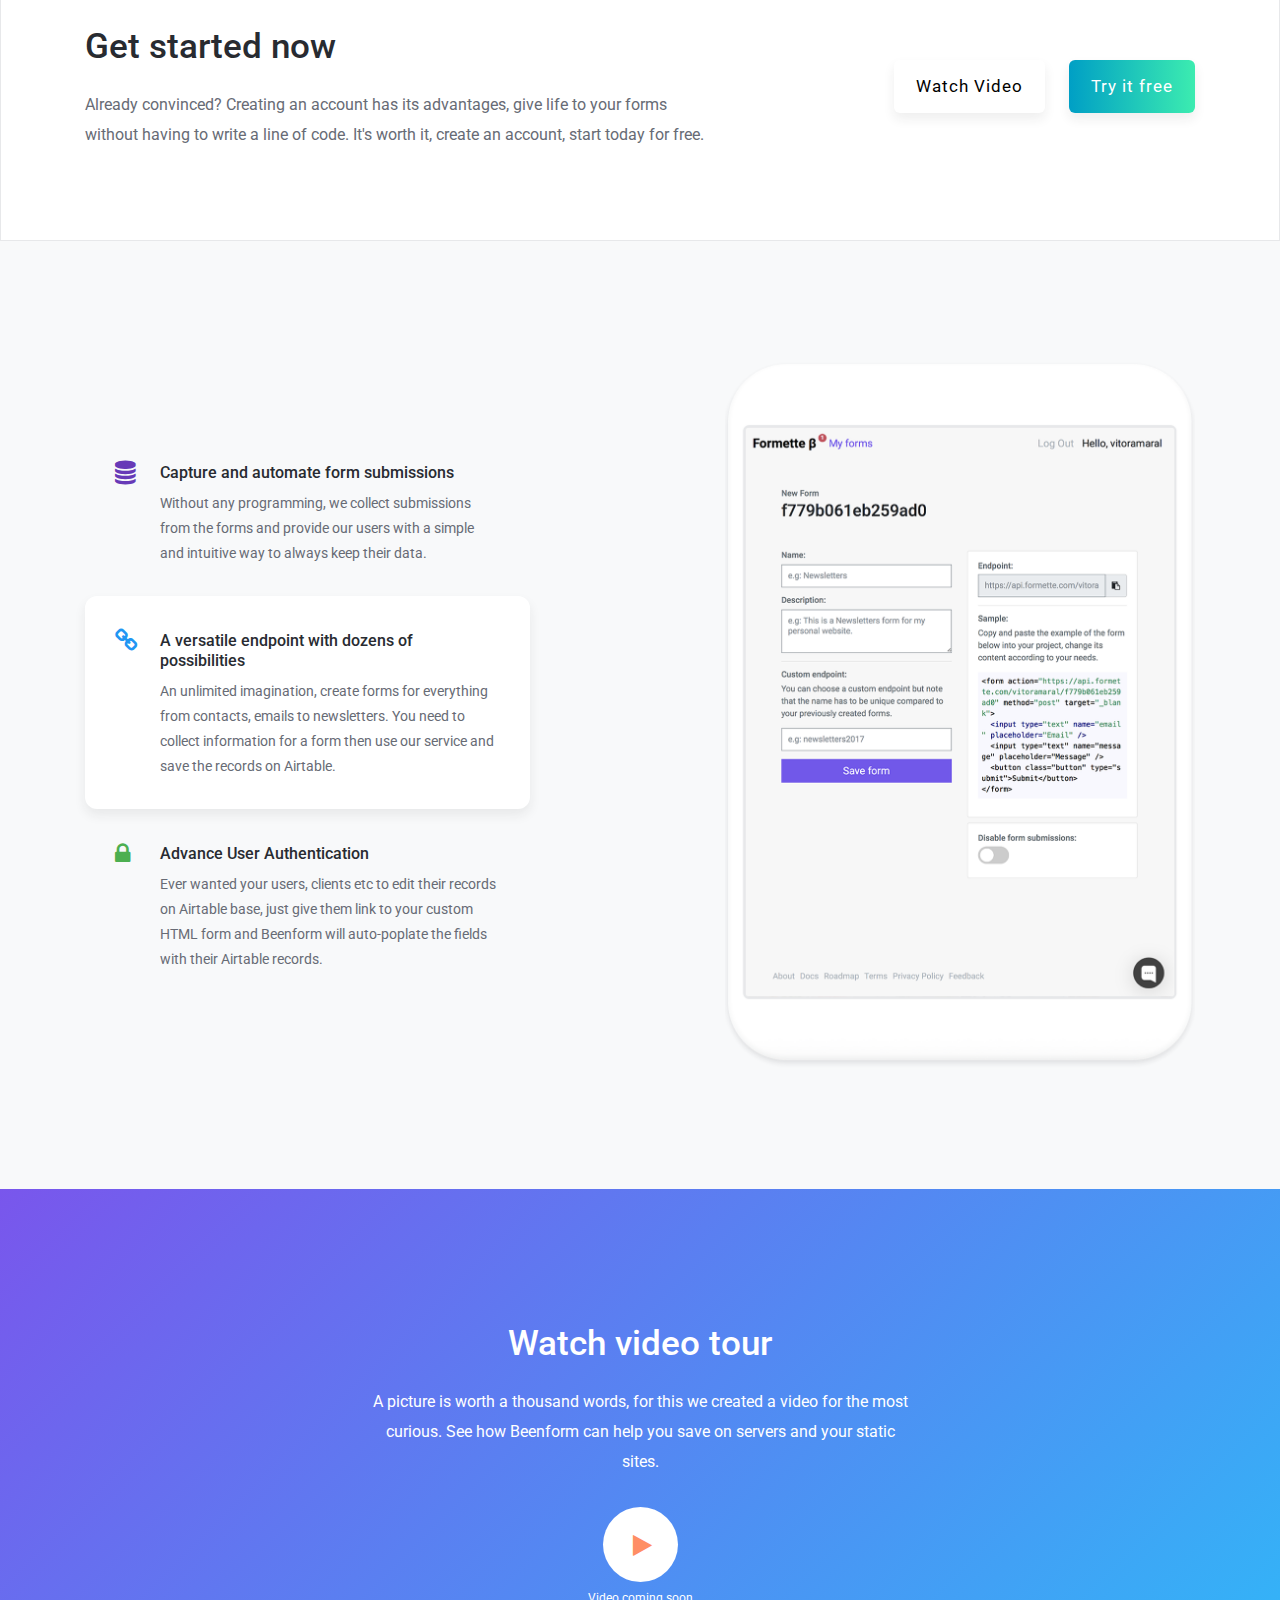
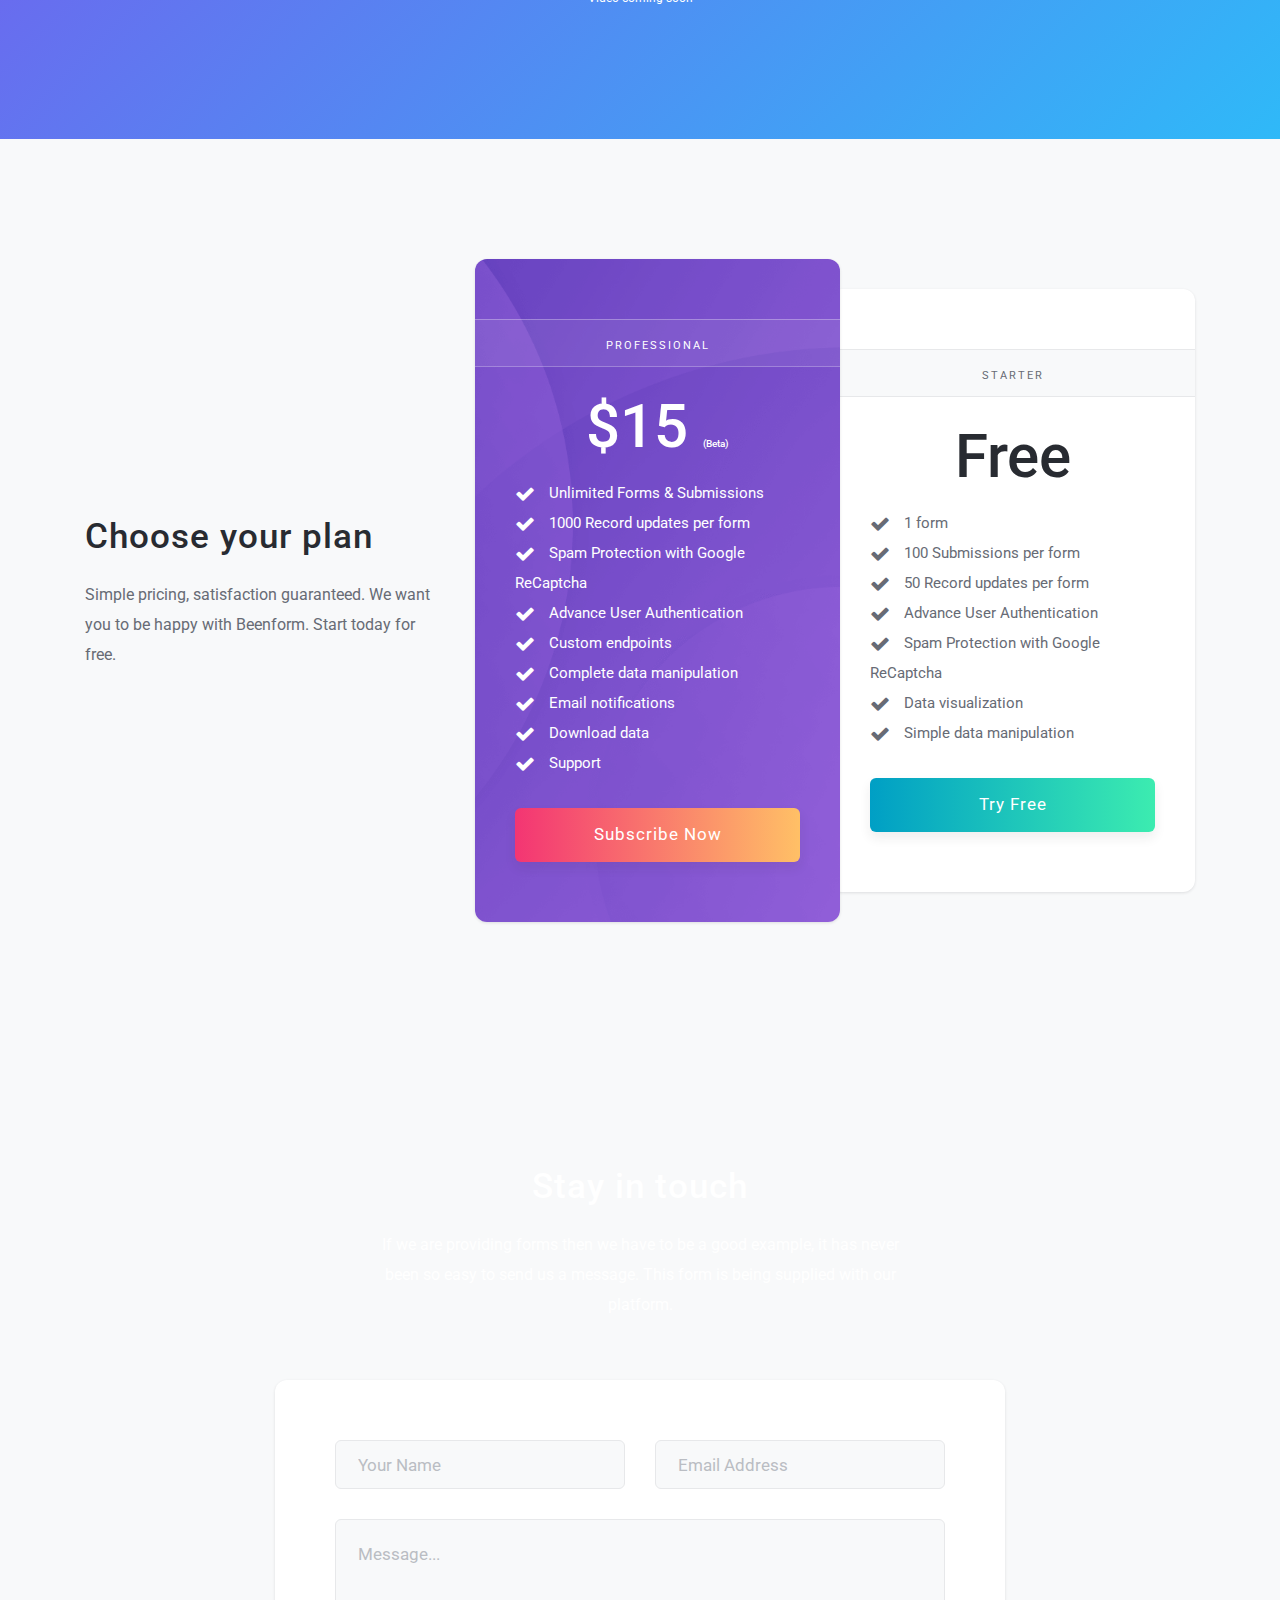
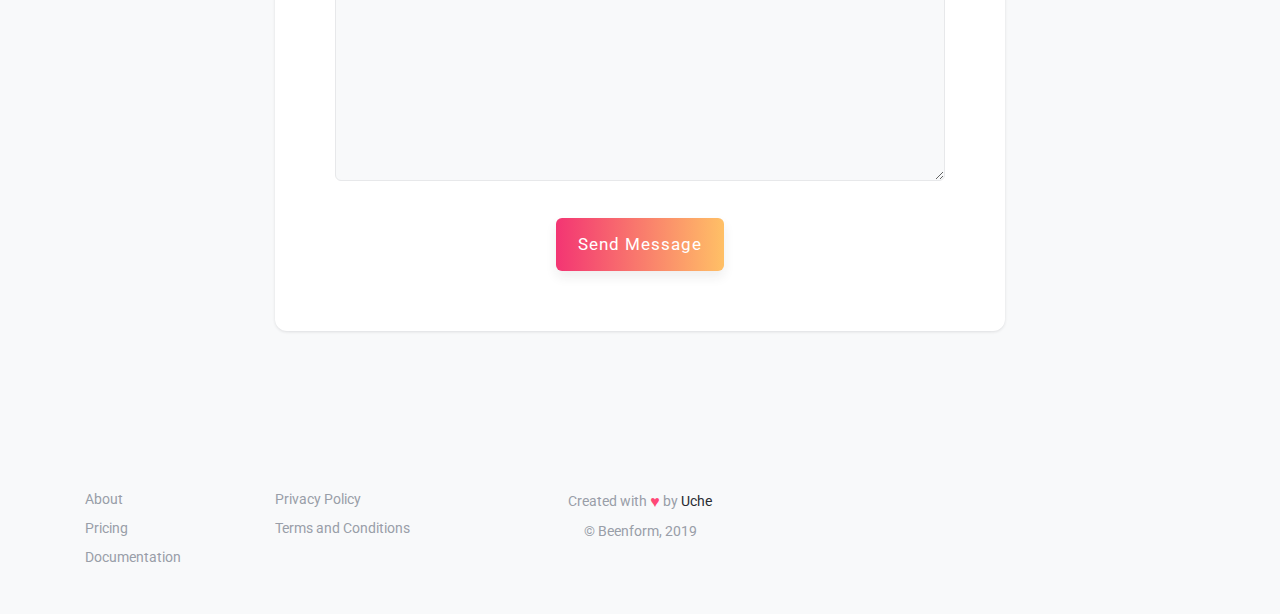
==== commit d3c5e848: "Some Update" ====
--- a/index.html
+++ b/index.html
@@ -9,19 +9,19 @@
     <!-- Schema.org markup for Google+ -->
     <meta itemprop="name" content="Beenform - Website forms with super powers">
     <meta itemprop="description" content="Bring your forms to life, without having a need for any coding or a backend. Beenform can help give your site super powers.">
-    <meta itemprop="image" content="https://Beenform.com/">
+    <meta itemprop="image" content="https://beenform.co/">
     <!-- Twitter Card data -->
     <meta name="twitter:card" content="summary">
     <meta name="twitter:site" content="@Beenform_com">
     <meta name="twitter:title" content="Beenform - Website forms with super powers">
     <meta name="twitter:description" content="Bring your forms to life, without having a need for any coding or a backend. Beenform can help give your site super powers.">
     <meta name="twitter:creator" content="@Beenform_com">
-    <meta name="twitter:image" content="https://Beenform.com/">
+    <meta name="twitter:image" content="https://beenform.co/">
     <!-- Open Graph data -->
     <meta property="og:title" content="Beenform - Website forms with super powers" />
     <meta property="og:type" content="article" />
-    <meta property="og:url" content="https://Beenform.com/" />
-    <meta property="og:image" content="https://Beenform.com/" />
+    <meta property="og:url" content="https://beenform.co/" />
+    <meta property="og:image" content="https://beenform.co/" />
     <meta property="og:description" content="Bring your forms to life, without having a need for any coding or a backend. Beenform can help give your site super powers." />
     <meta name="author" content="Beenform">
     <!-- TITLE -->
@@ -30,8 +30,8 @@
     <link href="https://fonts.googleapis.com/css?family=Source+Code+Pro:900" rel="stylesheet">
     <link href="https://fonts.googleapis.com/css?family=Roboto:300,400" rel="stylesheet">
     <!--BOOTSTRAP, AOS, MAIN CSS, FONT AWESOME-->
-    <!--<link rel="stylesheet" href="css/bootstrap.min.css">-->
-    <link rel="stylesheet" href="css/argon.min.css">
+    <link rel="stylesheet" href="css/bootstrap.min.css">
+    <!--<link rel="stylesheet" href="css/argon.min.css">-->
     <link rel="stylesheet" href="css/main.css">
     <link rel="stylesheet" href="css/aos.css">
     <link rel="stylesheet" href="https://maxcdn.bootstrapcdn.com/font-awesome/4.7.0/css/font-awesome.min.css">
@@ -93,8 +93,9 @@
                             <div class="f-intro-left">
                                 <h2><b>Forms as a service.</b></h2>
                                 <h5>
-                                    Bring your forms to life, without having a need for any coding or a backend.
-                                    Just point your form at Beenform and we do the rest.
+                                    Bring your HTML forms to life.
+                                    Just link your Airtable base and 
+                                    point your form at Beenform and we will do the rest.
                                 </h5>
                                 <a class="btn f-btn f-btn-orange f-global-shadow" target="_blank" href="https://app.Beenform.com/#/signup">Create Account</a>
                                 <a class="btn f-btn f-btn-white f-global-shadow" href="#about">Learn More</a>
@@ -150,7 +151,7 @@
                             <h5>Done, sit back and relax</h5>
                             <p>
                                 That's it! Beenform takes care of all the processing.
-                                Every time you receive a submission, we take care of it with great affection and let you know
+                                Every time you receive a submission, we will either create or update an Airtable record
                             </p>
                             <a href="https://app.Beenform.com/#" target="_blank">View data</a>
                         </div>
@@ -208,7 +209,8 @@
                                     <h6>A versatile endpoint with dozens of possibilities</h6>
                                     <p>
                                         An unlimited imagination, create forms for everything from contacts,
-                                        emails to newsletters. You need to collect information for a form then use our service.
+                                        emails to newsletters. You need to collect information for a form then use our service 
+                                        and save the records on Airtable.
                                     </p>
                                 </div>
                             </div>
@@ -217,10 +219,11 @@
                                     <i class="fa fa-lock fa-lg icon-green"></i>
                                 </div>
                                 <div class="feature-right">
-                                    <h6>Do not worry, we're on your side</h6>
+                                    <h6>Advance User Authentication</h6>
                                     <p>
-                                        We are always thinking about the quality of our product, especially on security,
-                                        validate all information and ensure that you will always be protected with us.
+                                        Ever wanted your users, clients etc to edit their records on Airtable base, just give them 
+                                        link to your custom HTML form and Beenform will auto-poplate the fields with their 
+                                        Airtable records.
                                     </p>
                                 </div>
                             </div>
@@ -279,29 +282,35 @@
                                             <span>Professional</span>
                                         </div>
                                         <div class="body">
-                                            <h1>Free <span style="font-size: 10px">(Beta)</span></h1>
+                                            <h1>$15 <span style="font-size: 10px">(Beta)</span></h1>
                                             <ul>
                                                 <li><i class="fa fa-check fa-lg icon-orange"></i>Unlimited Forms & Submissions</li>
+                                                <li><i class="fa fa-check fa-lg icon-orange"></i>1000 Record updates per form</li>
+                                                <li><i class="fa fa-check fa-lg icon-orange"></i>Spam Protection with Google ReCaptcha</li>
+                                                <li><i class="fa fa-check fa-lg icon-orange"></i>Advance User Authentication</li>
                                                 <li><i class="fa fa-check fa-lg icon-orange"></i>Custom endpoints</li>
                                                 <li><i class="fa fa-check fa-lg icon-orange"></i>Complete data manipulation</li>
                                                 <li><i class="fa fa-check fa-lg icon-orange"></i>Email notifications</li>
                                                 <li><i class="fa fa-check fa-lg icon-orange"></i>Download data</li>
                                                 <li><i class="fa fa-check fa-lg icon-orange"></i>Support</li>
                                             </ul>
-                                            <a class="btn f-btn f-btn-orange f-global-shadow" target="_blank" href="https://app.Beenform.com/#/signup">Subscribe Now</a>
+                                            <a class="btn f-btn f-btn-orange f-global-shadow" target="_blank" href="https://app.beenform.co/#/signup">Subscribe Now</a>
                                         </div>
                                     </div>
                                 </div>
                                 <div class="col-xl-6 col-lg-6 col-md-6 col-sm-10 col-11 my-auto">
                                     <div class="free-card card">
                                         <div class="lines">
-                                            <span>Starter</span>
+                                            <span>Starter</span> 
                                         </div>
                                         <div class="body">
                                             <h1>Free</h1>
                                             <ul>
-                                                <li><i class="fa fa-check fa-lg icon-orange"></i>3 forms</li>
-                                                <li><i class="fa fa-check fa-lg icon-orange"></i>500 Submissions per form</li>
+                                                <li><i class="fa fa-check fa-lg icon-orange"></i>1 form</li>
+                                                <li><i class="fa fa-check fa-lg icon-orange"></i>100 Submissions per form</li>
+                                                <li><i class="fa fa-check fa-lg icon-orange"></i>50 Record updates per form</li>
+                                                <li><i class="fa fa-check fa-lg icon-orange"></i>Advance User Authentication</li>
+                                                <li><i class="fa fa-check fa-lg icon-orange"></i>Spam Protection with Google ReCaptcha</li>
                                                 <li><i class="fa fa-check fa-lg icon-orange"></i>Data visualization</li>
                                                 <li><i class="fa fa-check fa-lg icon-orange"></i>Simple data manipulation</li>
                                             </ul>
@@ -359,7 +368,7 @@
                                 <div class="col-xl-6 col-lg-6 col-md-12 col-sm-6 col-6">
                                     <p><a href="#about">About</a></p>
                                     <p><a href="#pricing">Pricing</a></p>
-                                    <p><a href="https://docs.beenform.com/" target="_blank">Documentation</a></p>
+                                    <p><a href="https://docs.beenform.co/" target="_blank">Documentation</a></p>
                                 </div>
                                 <div class="col-xl-6 col-lg-6 col-md-12 col-sm-6 col-6">
                                     <!--<p><a href="https://statuspage.freshping.io/263-Beenform" target="_blank">Status</a></p>
@@ -373,16 +382,16 @@
                     </div>
                     <div class="col-xl-4 col-lg-4 col-md-4 col-sm-12">
                         <div class="footer-center">
-                            <p>Created with <span class="heart">&#x2665;</span> by <span class="author">Costero</span></p>
-                            <p>&#169; Beenform, 2017</p>
-                        </div>
-                    </div>
-                    <div class="col-xl-4 col-lg-4 col-md-4 col-sm-12">
+                            <p>Created with <span class="heart">&#x2665;</span> by <span class="author">Uche</span></p>
+                            <p>&#169; Beenform, 2019</p>
+                        </div>
+                    </div>
+                    <!--<div class="col-xl-4 col-lg-4 col-md-4 col-sm-12">
                         <div class="footer-right">
                             <p><a href="https://www.fb.com/Beenform" target="_blank">Facebook</a></p>
                             <p><a href="https://twitter.com/Beenform_com" target="_blank">Twitter</a></p>
                         </div>
-                    </div>
+                    </div>-->
                 </div>
             </div>
         </div>
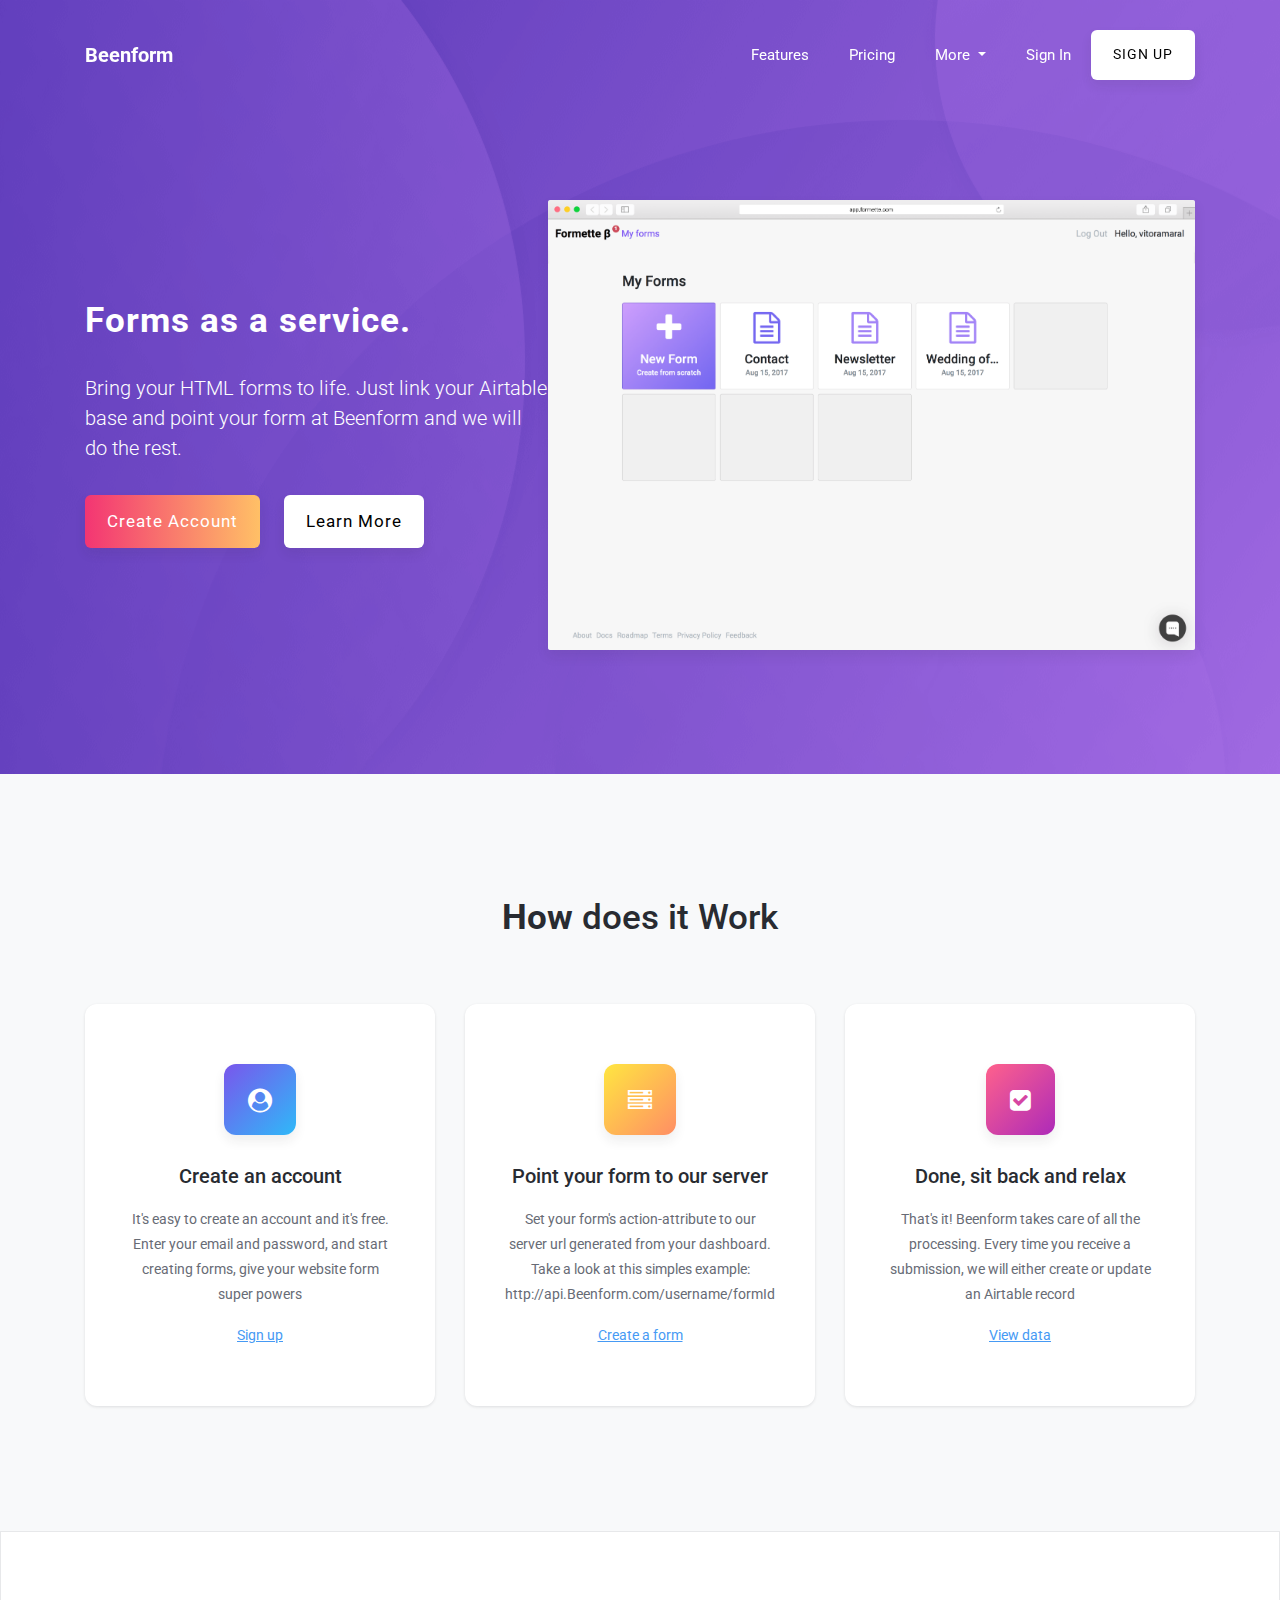
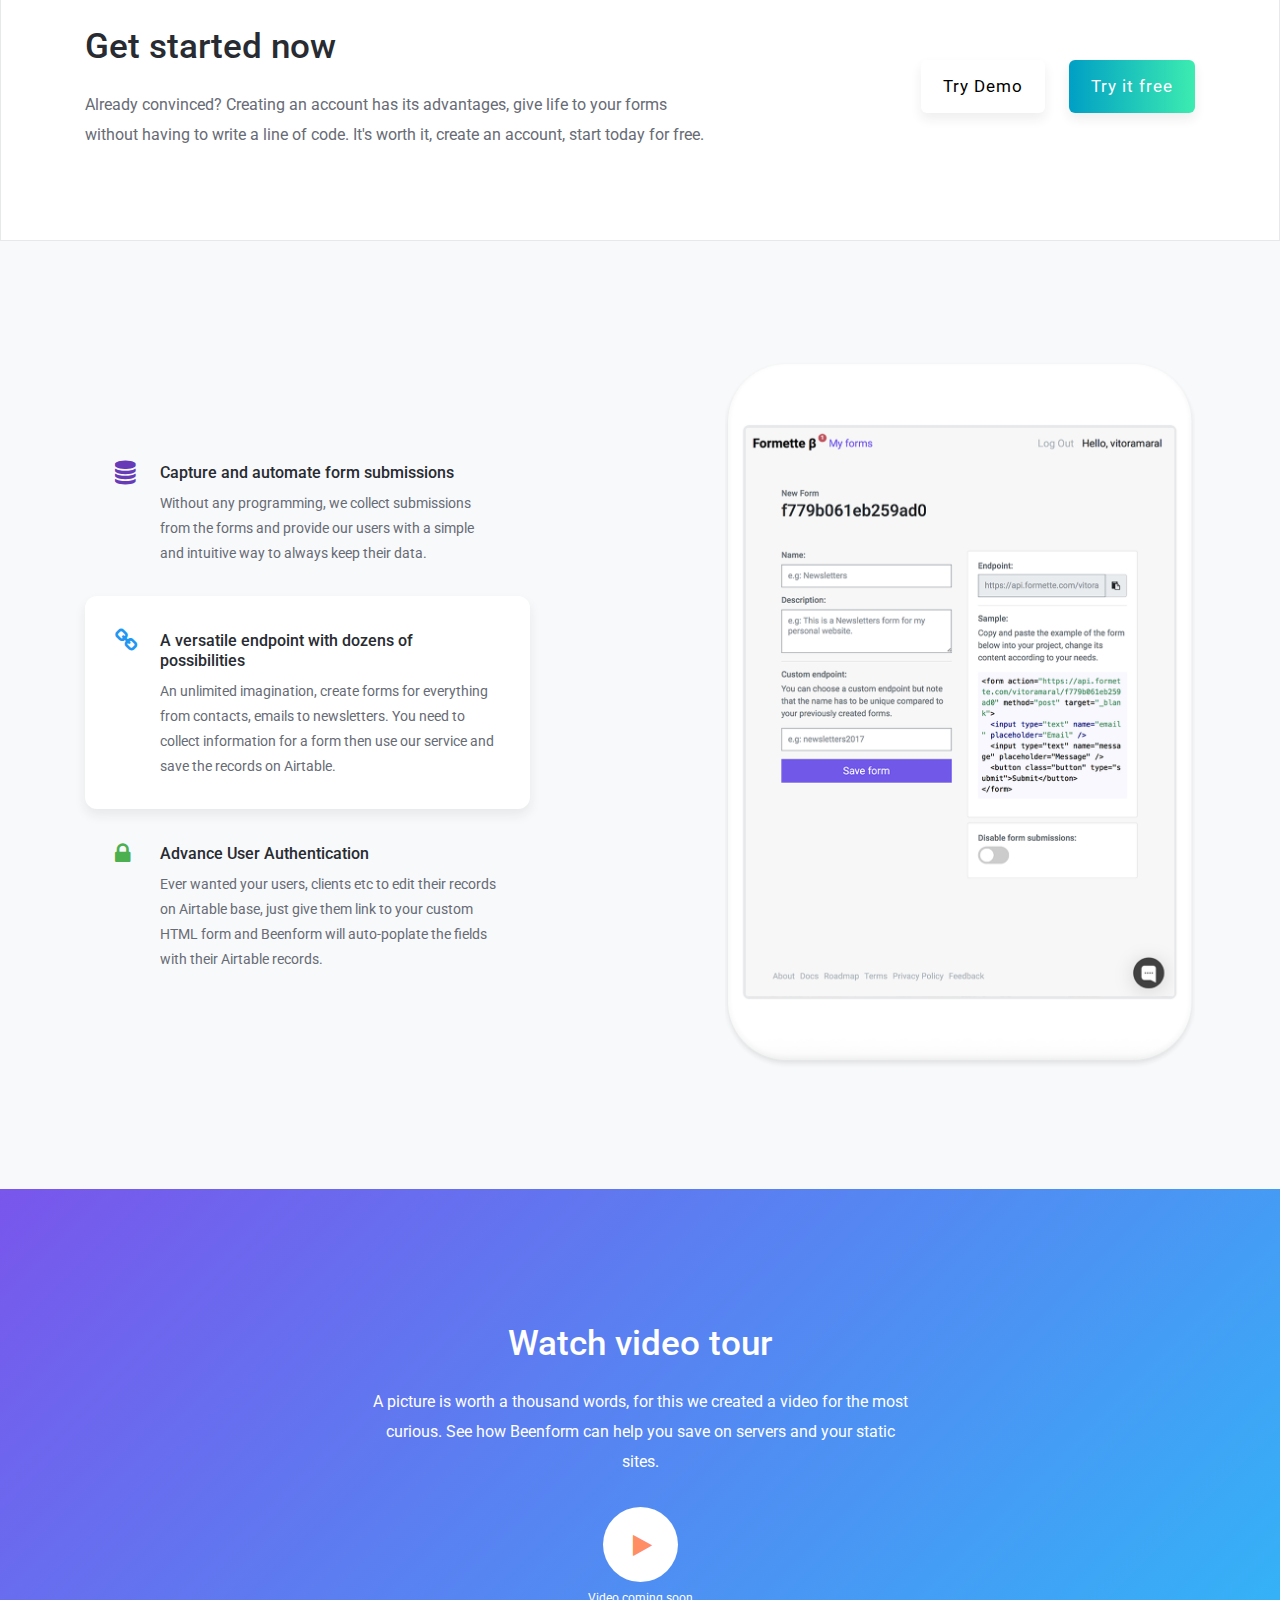
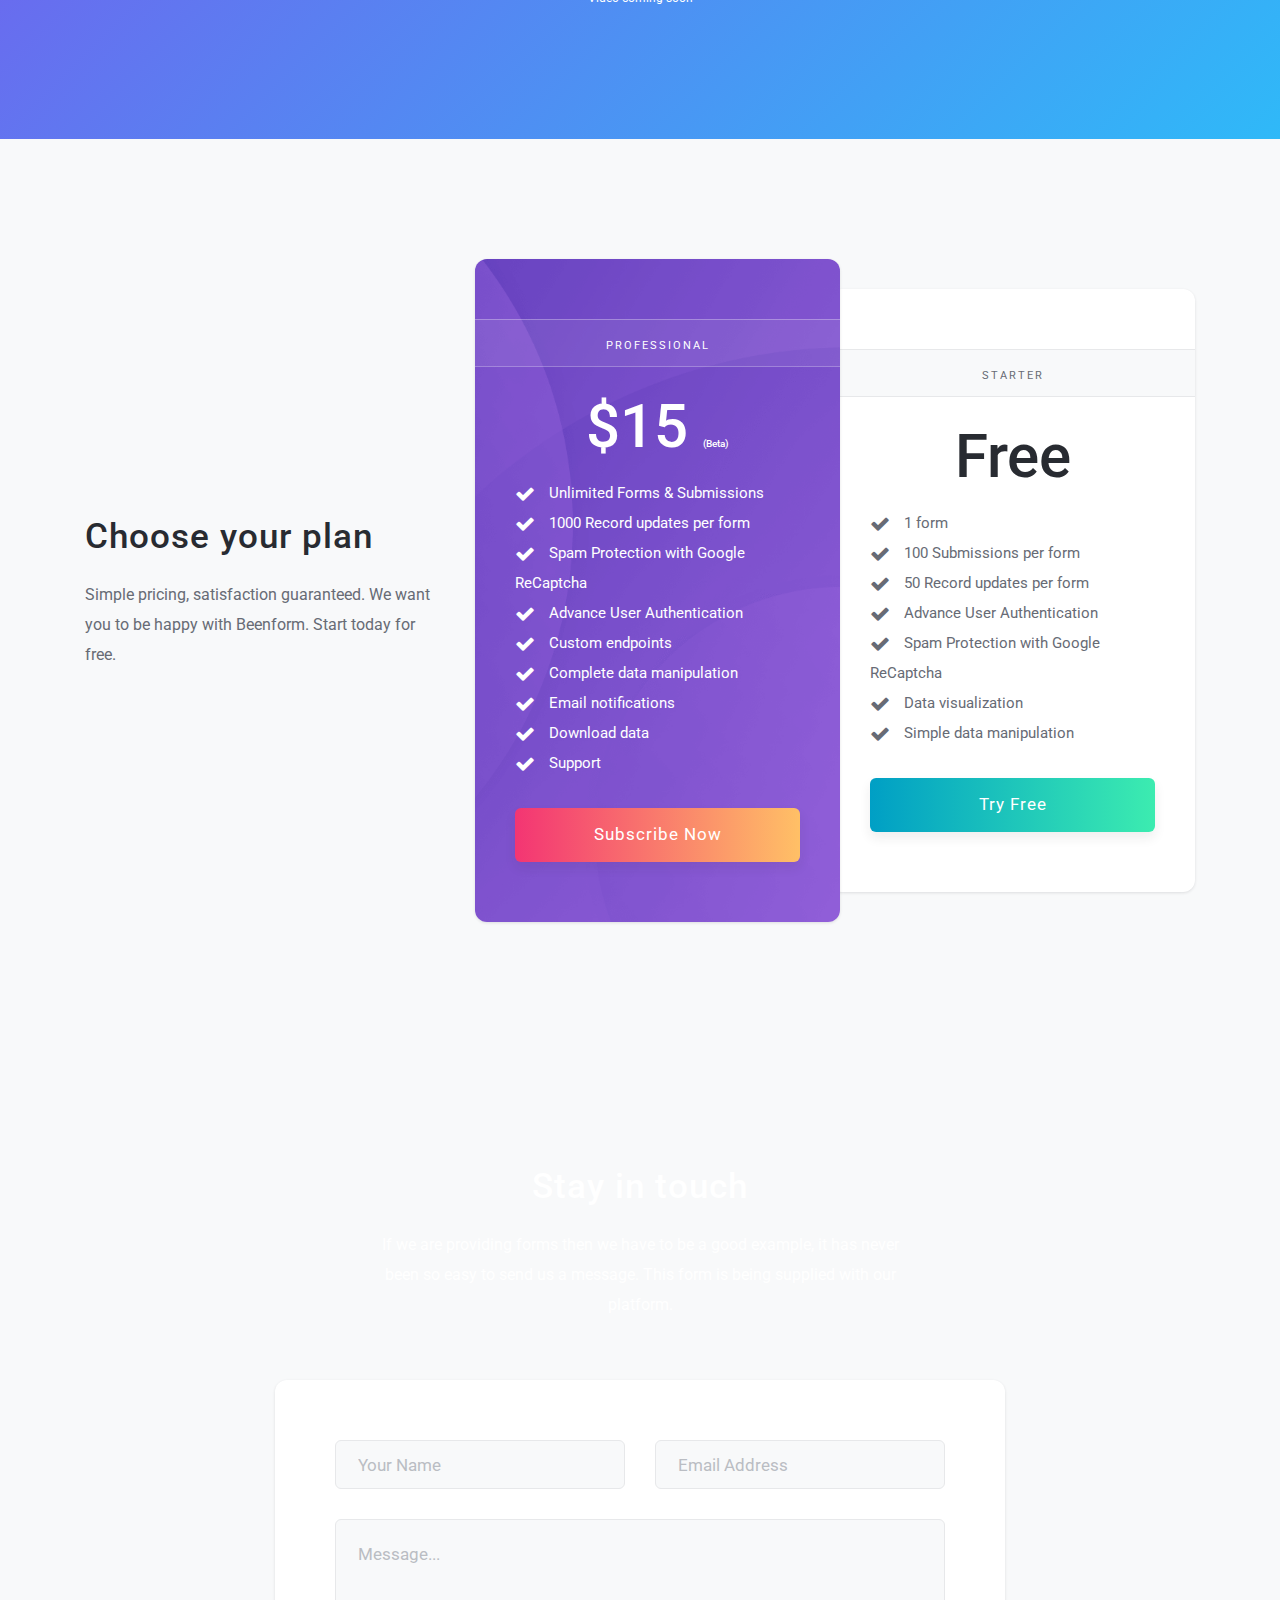
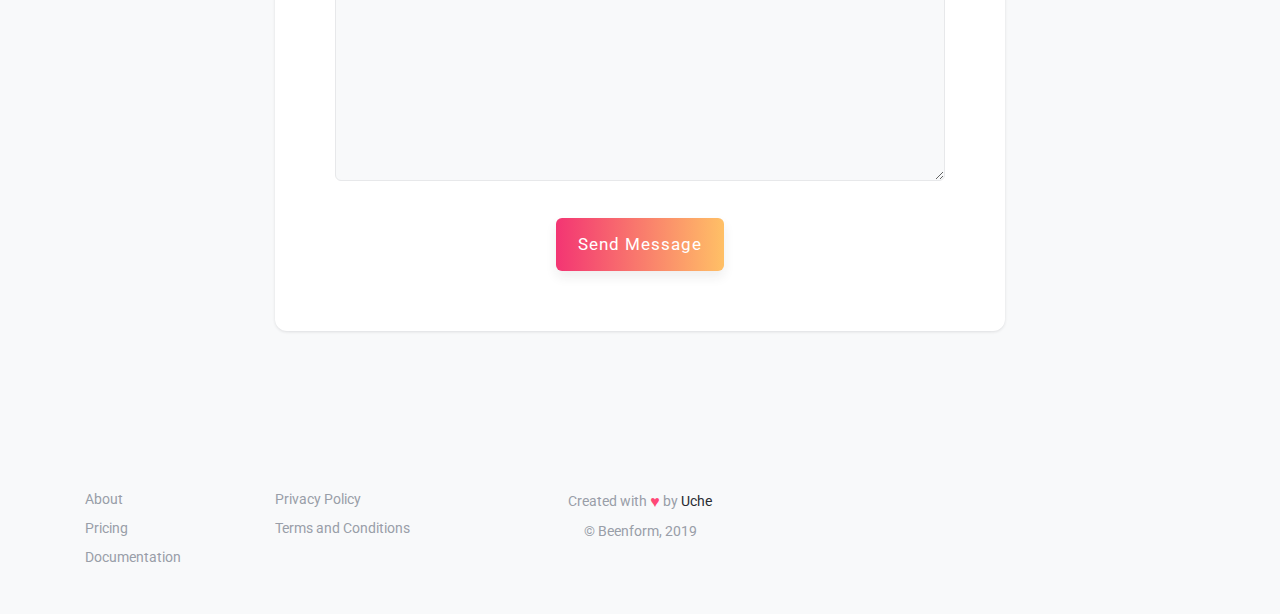
==== commit 885a226c: "update" ====
--- a/index.html
+++ b/index.html
@@ -36,9 +36,9 @@
     <link rel="stylesheet" href="css/aos.css">
     <link rel="stylesheet" href="https://maxcdn.bootstrapcdn.com/font-awesome/4.7.0/css/font-awesome.min.css">
     <!--FAVICON-->
-    <link rel="icon" href="images/favicon.ico" type="image/gif" sizes="16x16">
-    <script src="https://wchat.freshchat.com/js/widget.js"></script>
-    <script src='https://www.google.com/recaptcha/api.js?render=6LdqJH0UAAAAAAIBwctonQcqUwbAtlhdtXquexmn'></script>
+    <link rel="icon" href="images/icon.png" type="image/gif" sizes="16x16">
+    <script type="text/javascript">window.$crisp=[];window.CRISP_WEBSITE_ID="d06b202b-e525-403c-9106-949d082da52e";(function(){d=document;s=d.createElement("script");s.src="https://client.crisp.chat/l.js";s.async=1;d.getElementsByTagName("head")[0].appendChild(s);})();</script>
+    <script src='https://www.google.com/recaptcha/api.js?render=6Lfb78kUAAAAAPmtU1W1EH5FSneAKMs-FimvZVH_'></script>
      <script>
        function onSubmit(token) {
          document.getElementById("Beenform-contact").submit();
@@ -175,8 +175,8 @@
                     </div>
                     <div class="col-xl-5 col-lg-5 col-md-12 col-sm-12 my-auto">
                         <div class="get-started-right">
-                            <a class="btn f-btn f-btn-white f-global-shadow align-middle" href="#video">Watch Video</a>
-                            <a class="btn f-btn f-btn-green f-global-shadow align-middle" target="_blank" href="https://app.Beenform.com/#/signup">Try it free</a>
+                            <a class="btn f-btn f-btn-white f-global-shadow align-middle" href="demo.html">Try Demo</a>
+                            <a class="btn f-btn f-btn-green f-global-shadow align-middle" target="_blank" href="https://app.beenform.com/#/signup">Try it free</a>
                         </div>
                     </div>
                 </div>
@@ -340,17 +340,17 @@
                 <div class="row justify-content-center">
                     <div class="col-xl-8 col-lg-10 col-sm-12 col-xs-12">
                         <div class="card">
-                            <form id="Beenform-contact" action="https://api.Beenform.com/Beenform/contact" method="post" target="_blank">
+                            <form id="Beenform-contact" action="https://api.beenform.co/form/beenform/contact" method="post" target="_blank">
                                 <div class="row">
                                     <div class="col-xl-6 col-lg-6 col-sm-6 col-xs-12 input-margin">
-                                        <input type="text" name="name" placeholder="Your Name" required>
+                                        <input type="text" name="Name" placeholder="Your Name" required>
                                     </div>
                                     <div class="col-xl-6 col-lg-6 col-sm-6 col-xs-12">
-                                        <input type="text" name="email" placeholder="Email Address" required><br>
+                                        <input type="text" name="Email" placeholder="Email Address" required><br>
                                     </div>
                                 </div>
-                                <textarea name="message" id="" cols="30" rows="8" placeholder="Message..." required></textarea>
-                                <button class="btn f-btn f-btn-orange f-global-shadow g-recaptcha" data-sitekey="6LdqJH0UAAAAAAIBwctonQcqUwbAtlhdtXquexmn" data-callback='onSubmit'>Send Message</button>
+                                <textarea name="Message" id="" cols="30" rows="8" placeholder="Message..." required></textarea>
+                                <button class="btn f-btn f-btn-orange f-global-shadow g-recaptcha" data-sitekey="6Lfb78kUAAAAAPmtU1W1EH5FSneAKMs-FimvZVH_" data-callback='onSubmit'>Send Message</button>
                             </form>
                         </div>
                     </div>
@@ -404,12 +404,6 @@
     <script type="text/javascript" src="js/main.js"></script>
     <script type="text/javascript" src"//downloads.mailchimp.com/js/signup-forms/popup/embed.js" data-dojo-config="usePlainJson: true, isDebug: false"></script><script type="text/javascript">require(["mojo/signup-forms/Loader"], function(L) { L.start({"baseUrl":"mc.us17.list-manage.com","uuid":"2d072c73ca27589ec203433f4","lid":"dac4c03f8b"}) })</script>
     <script type="text/javascript">(function (w,d) {var loader = function () {var s = d.createElement("script"), tag = d.getElementsByTagName("script")[0]; s.src="https://cdn.iubenda.com/iubenda.js"; tag.parentNode.insertBefore(s,tag);}; if(w.addEventListener){w.addEventListener("load", loader, false);}else if(w.attachEvent){w.attachEvent("onload", loader);}else{w.onload = loader;}})(window, document);</script>
-   <script>
-      window.fcWidget.init({
-        token: "aee3b8f8-6746-4776-83f4-f1f3cd60f915",
-        host: "https://wchat.freshchat.com"
-      });
-    </script>
     <script>
         (function (i, s, o, g, r, a, m) {
             i['GoogleAnalyticsObject'] = r; i[r] = i[r] || function () {
@@ -417,7 +411,7 @@
                 }, i[r].l = 1 * new Date(); a = s.createElement(o),
                 m = s.getElementsByTagName(o)[0]; a.async = 1; a.src = g; m.parentNode.insertBefore(a, m)
         })(window, document, 'script', 'https://www.google-analytics.com/analytics.js', 'ga');
-        ga('create', 'UA-29237910-6', 'auto');
+        ga('create', 'UA-102895890-1', 'auto');
         ga('require', 'GTM-PTTRNHX');
         ga('send', 'pageview');
     </script>
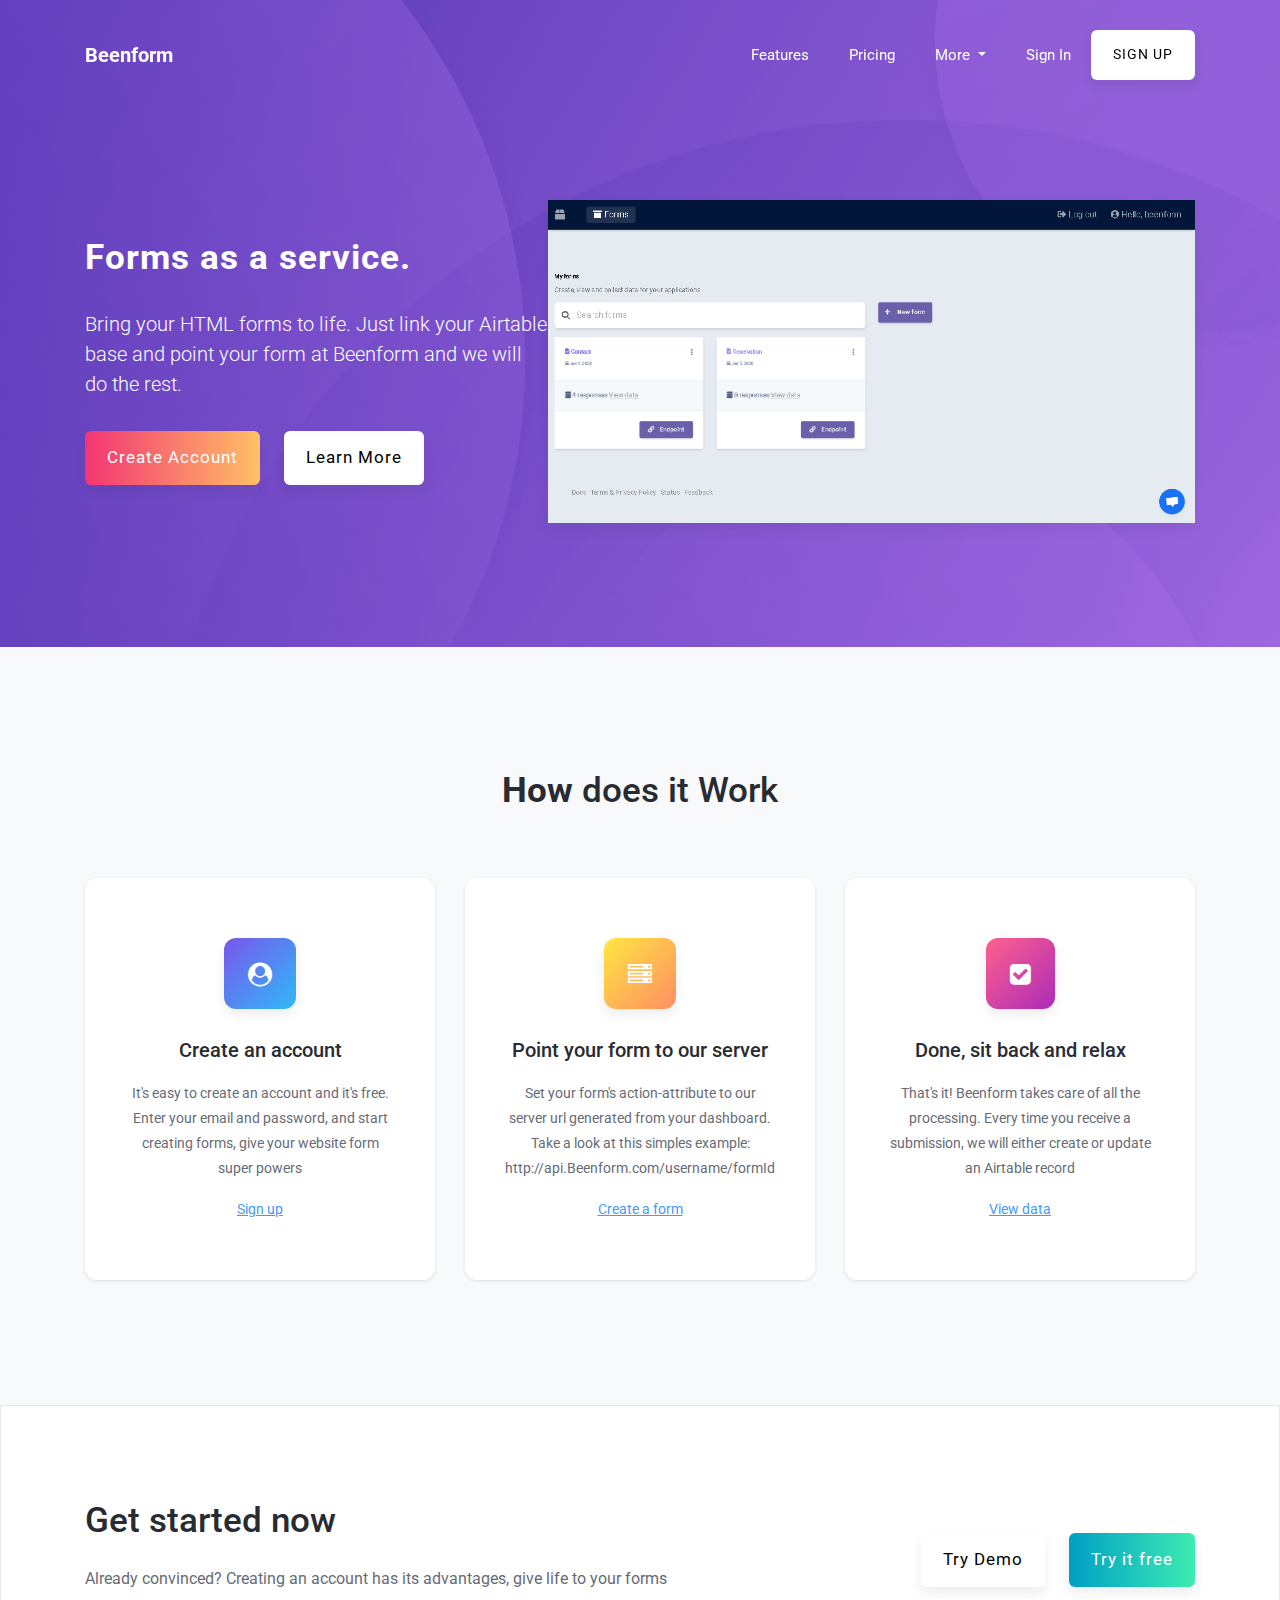
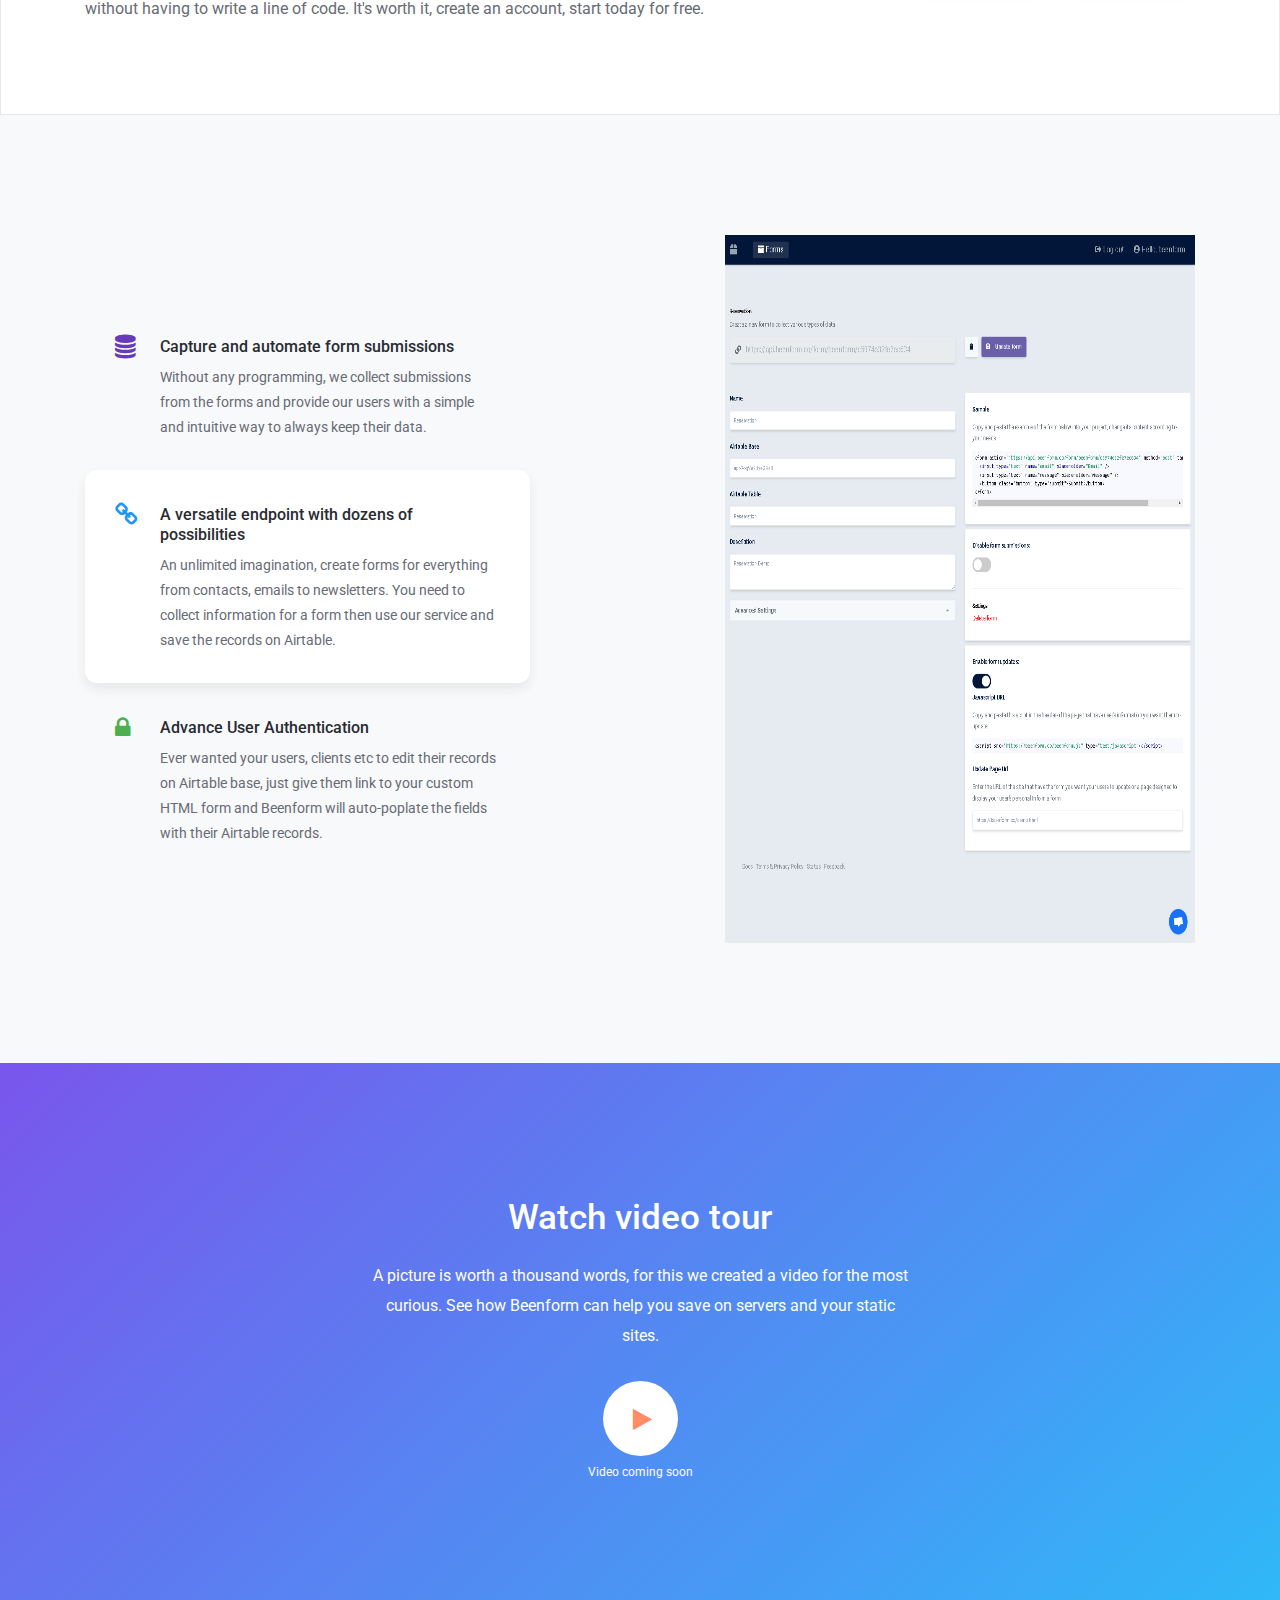
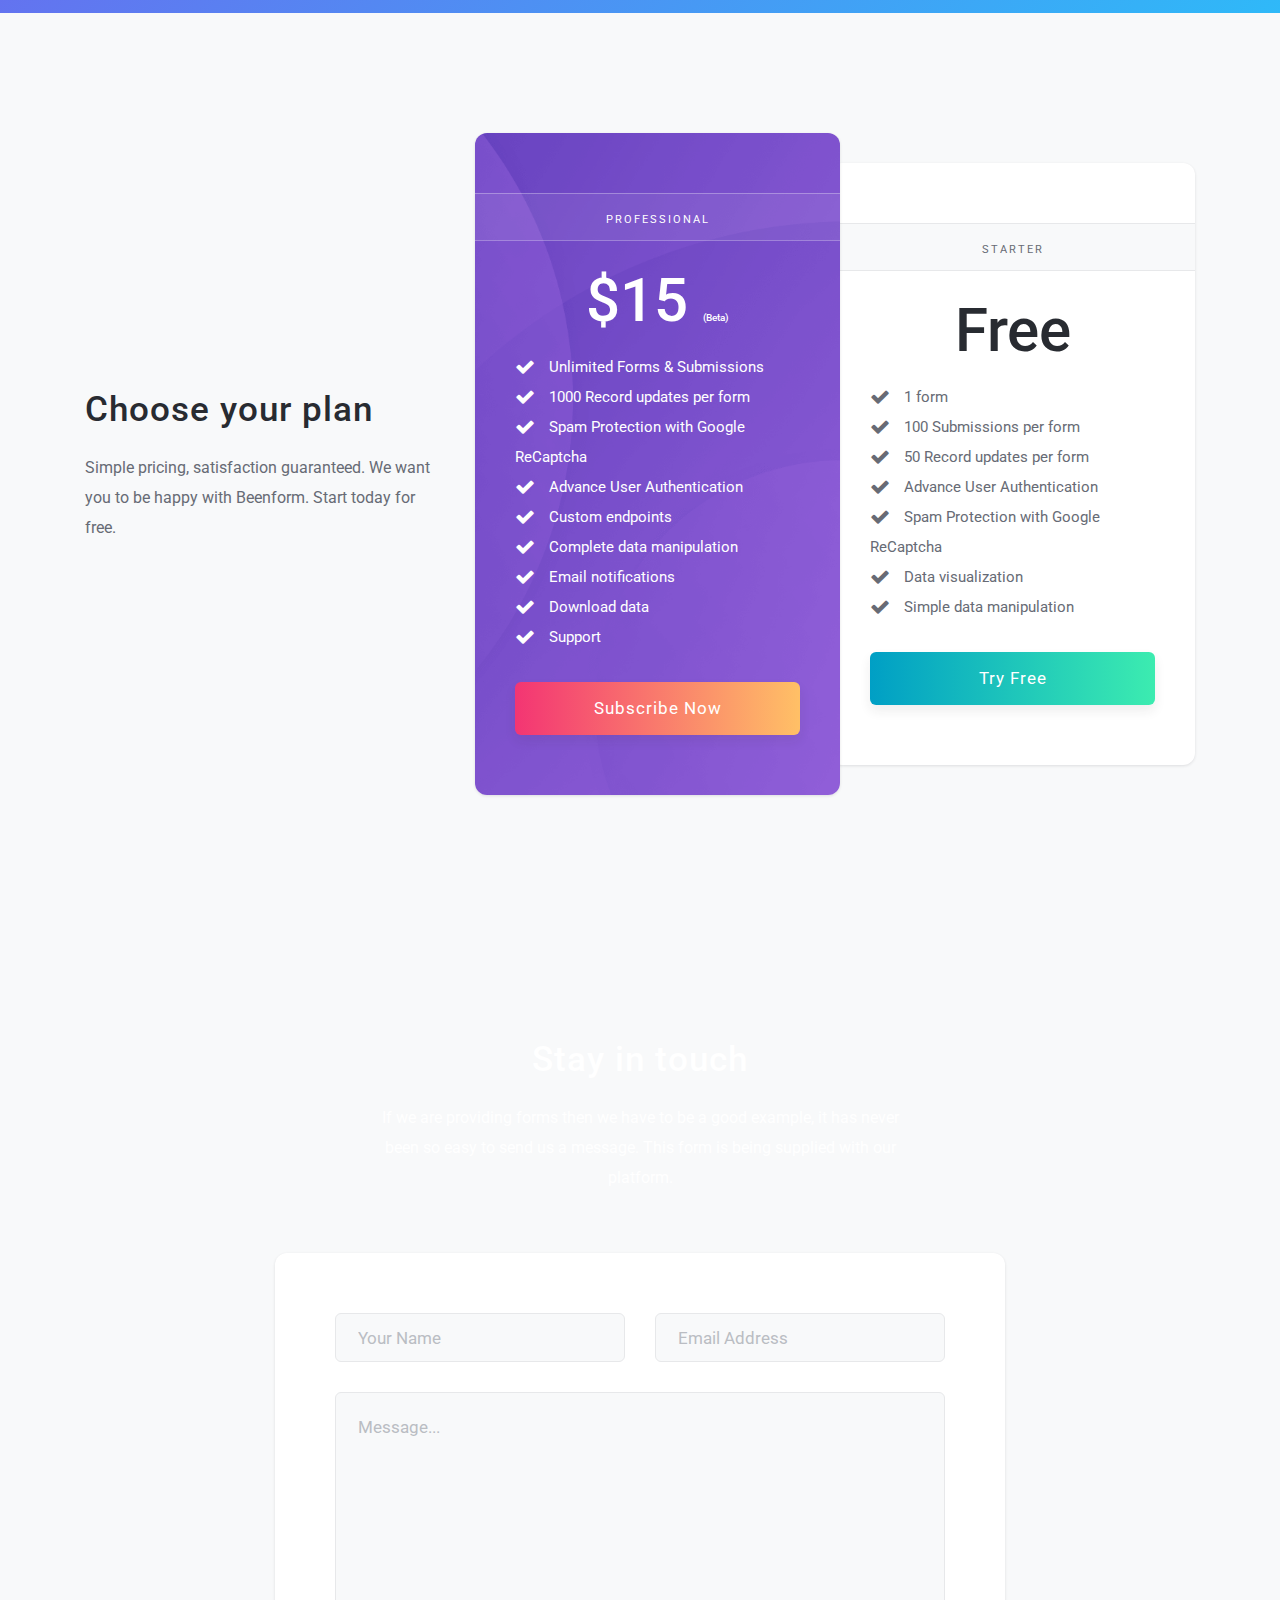
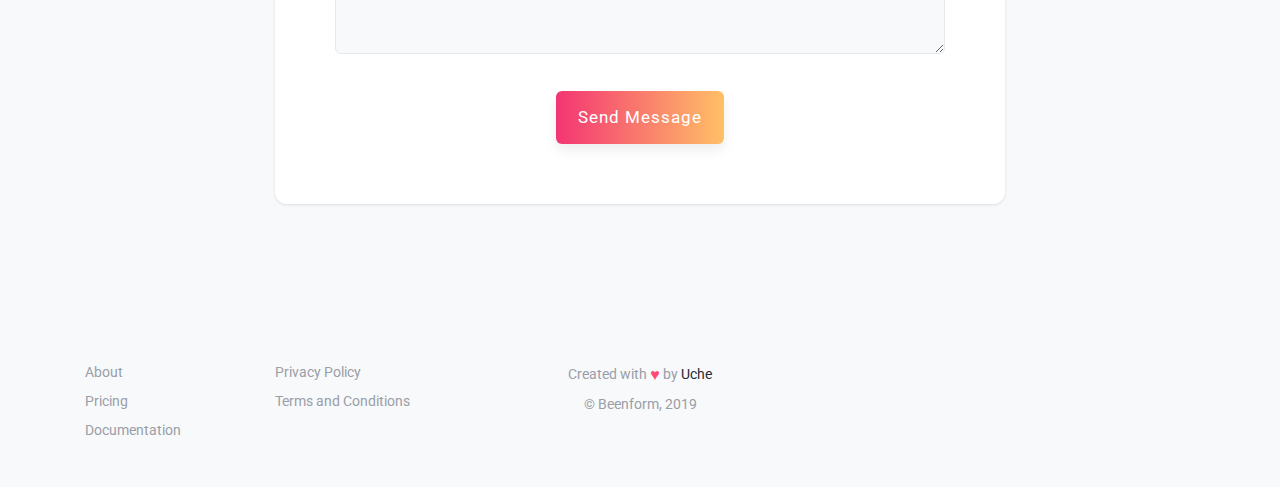
==== commit 46e87032: "doc update" ====
--- a/index.html
+++ b/index.html
@@ -70,9 +70,9 @@
                                         More
                                     </a>
                                     <div class="dropdown-menu f-global-shadow" aria-labelledby="navbarDropdownMenuLink">
-                                        <a class="dropdown-item" target="_blank" href="https://docs.Beenform.com/">Documentation</a>
-                                        <a class="dropdown-item" target="_blank" href="https://Beenform.com/roadmap">Roadmap</a>
-                                        <a class="dropdown-item" target="_blank" href="https://Beenform.com/feedback">Feedback</a>
+                                        <a class="dropdown-item" target="_blank" href="https://ezehuche3.gitbook.io/beenform">Documentation</a>
+                                        <a class="dropdown-item" target="_blank" href="https://beenform.co/roadmap">Roadmap</a>
+                                        <a class="dropdown-item" target="_blank" href="https://beenform.co/feedback">Feedback</a>
                                     </div>
                                 </li>
                                 <li class="nav-item">
@@ -368,7 +368,7 @@
                                 <div class="col-xl-6 col-lg-6 col-md-12 col-sm-6 col-6">
                                     <p><a href="#about">About</a></p>
                                     <p><a href="#pricing">Pricing</a></p>
-                                    <p><a href="https://docs.beenform.co/" target="_blank">Documentation</a></p>
+                                    <p><a href="https://ezehuche3.gitbook.io/beenform" target="_blank">Documentation</a></p>
                                 </div>
                                 <div class="col-xl-6 col-lg-6 col-md-12 col-sm-6 col-6">
                                     <!--<p><a href="https://statuspage.freshping.io/263-Beenform" target="_blank">Status</a></p>
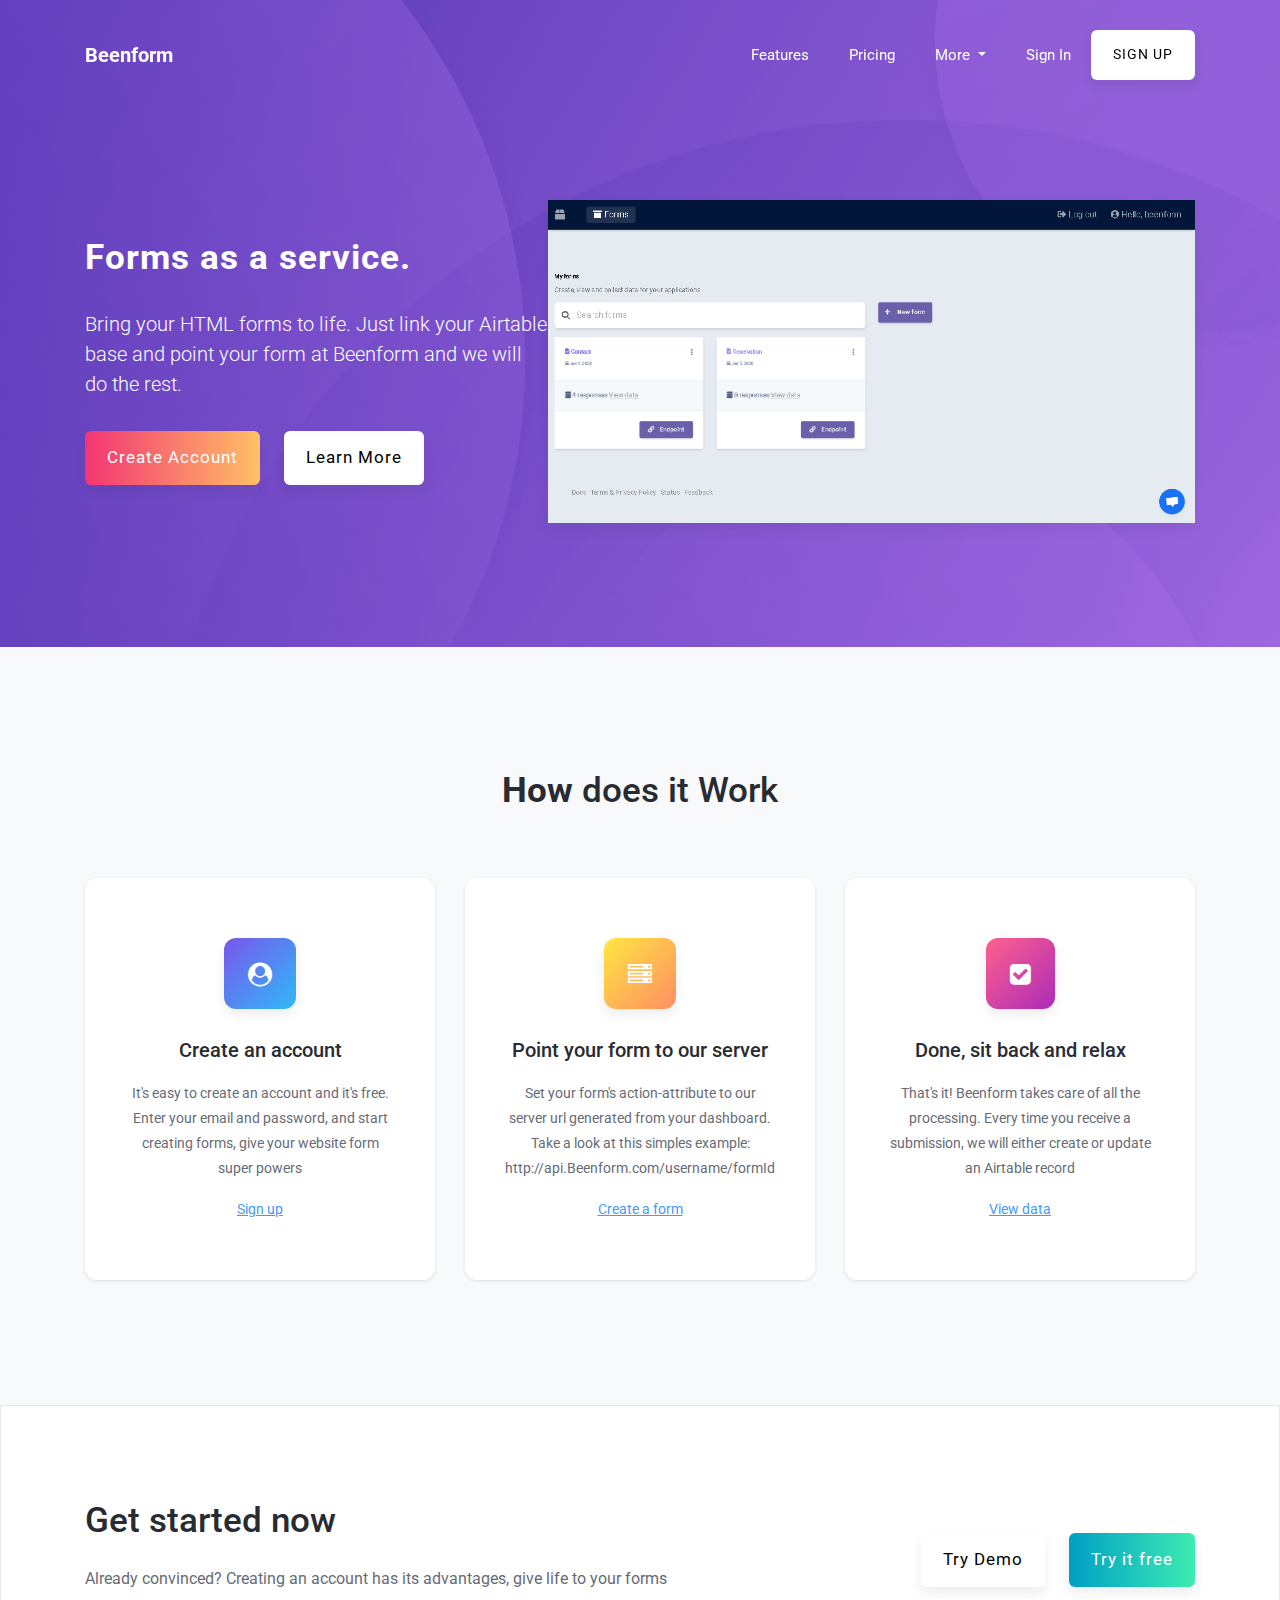
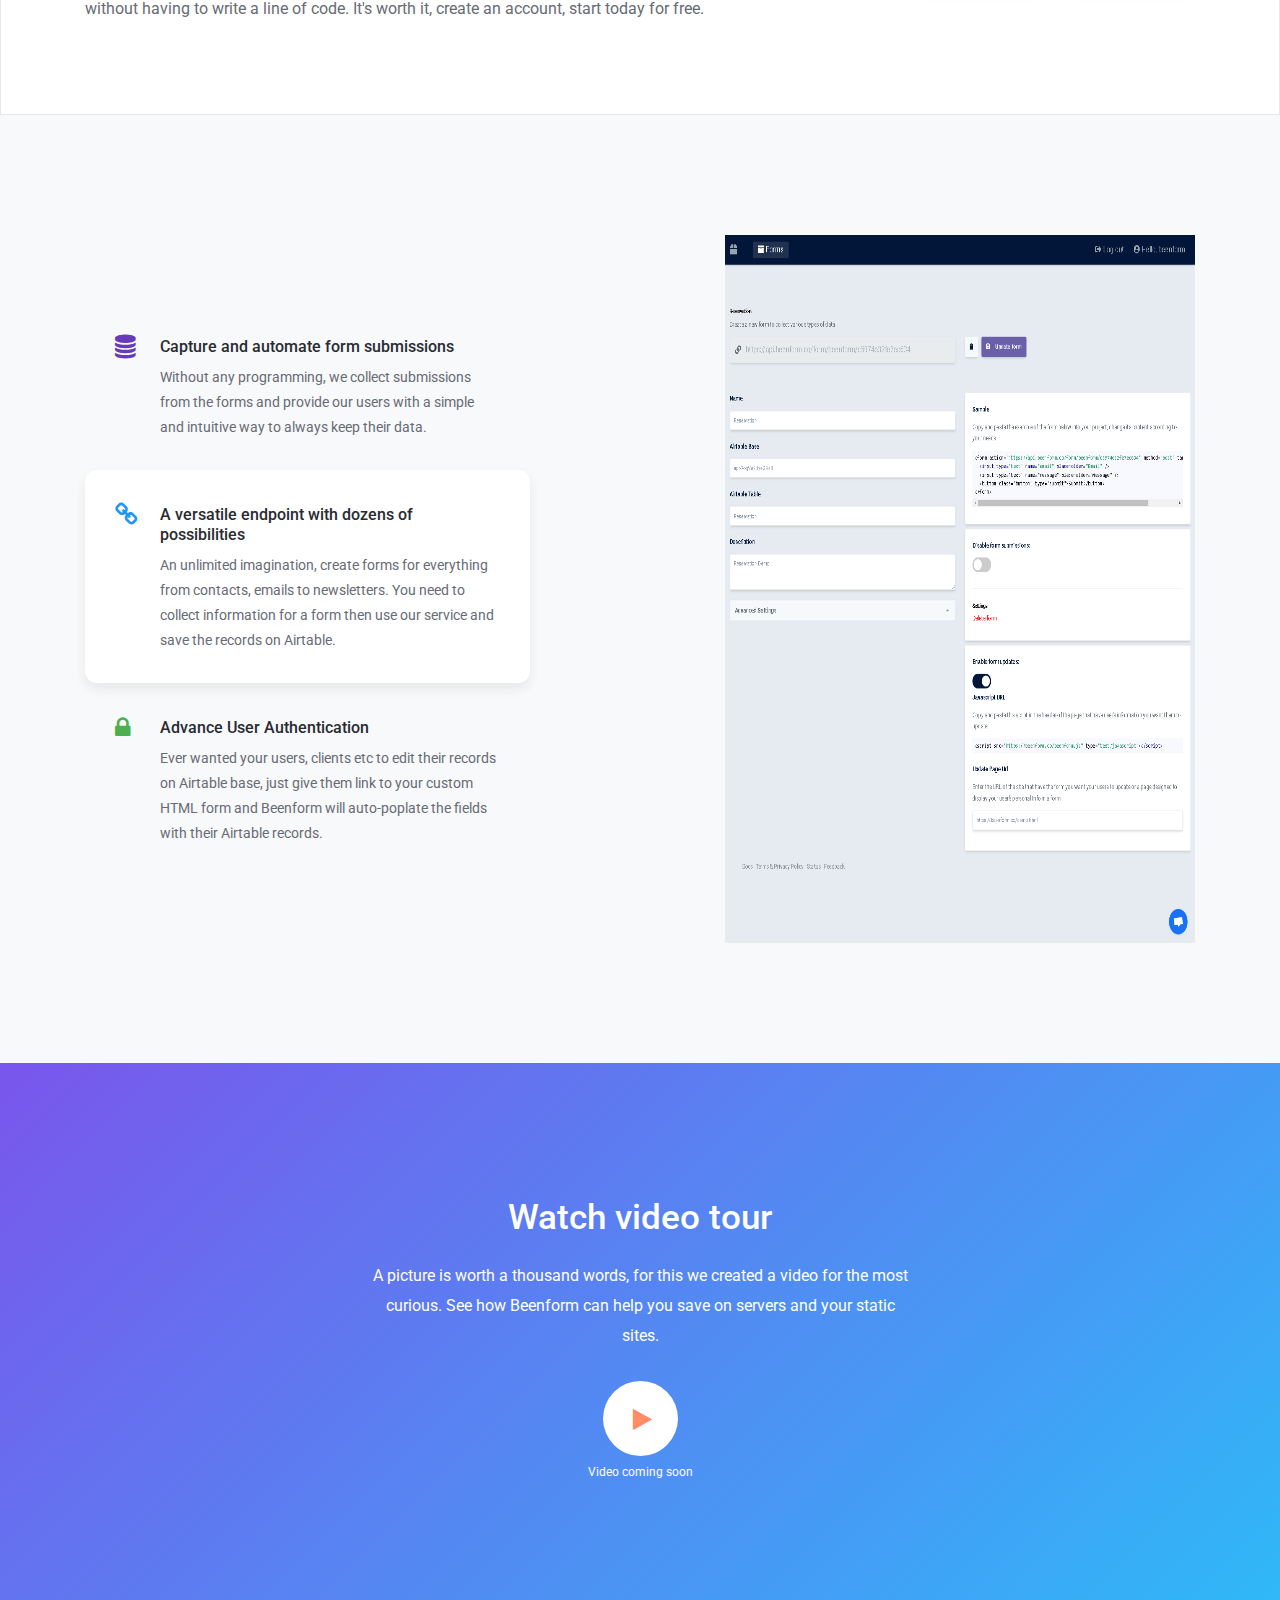
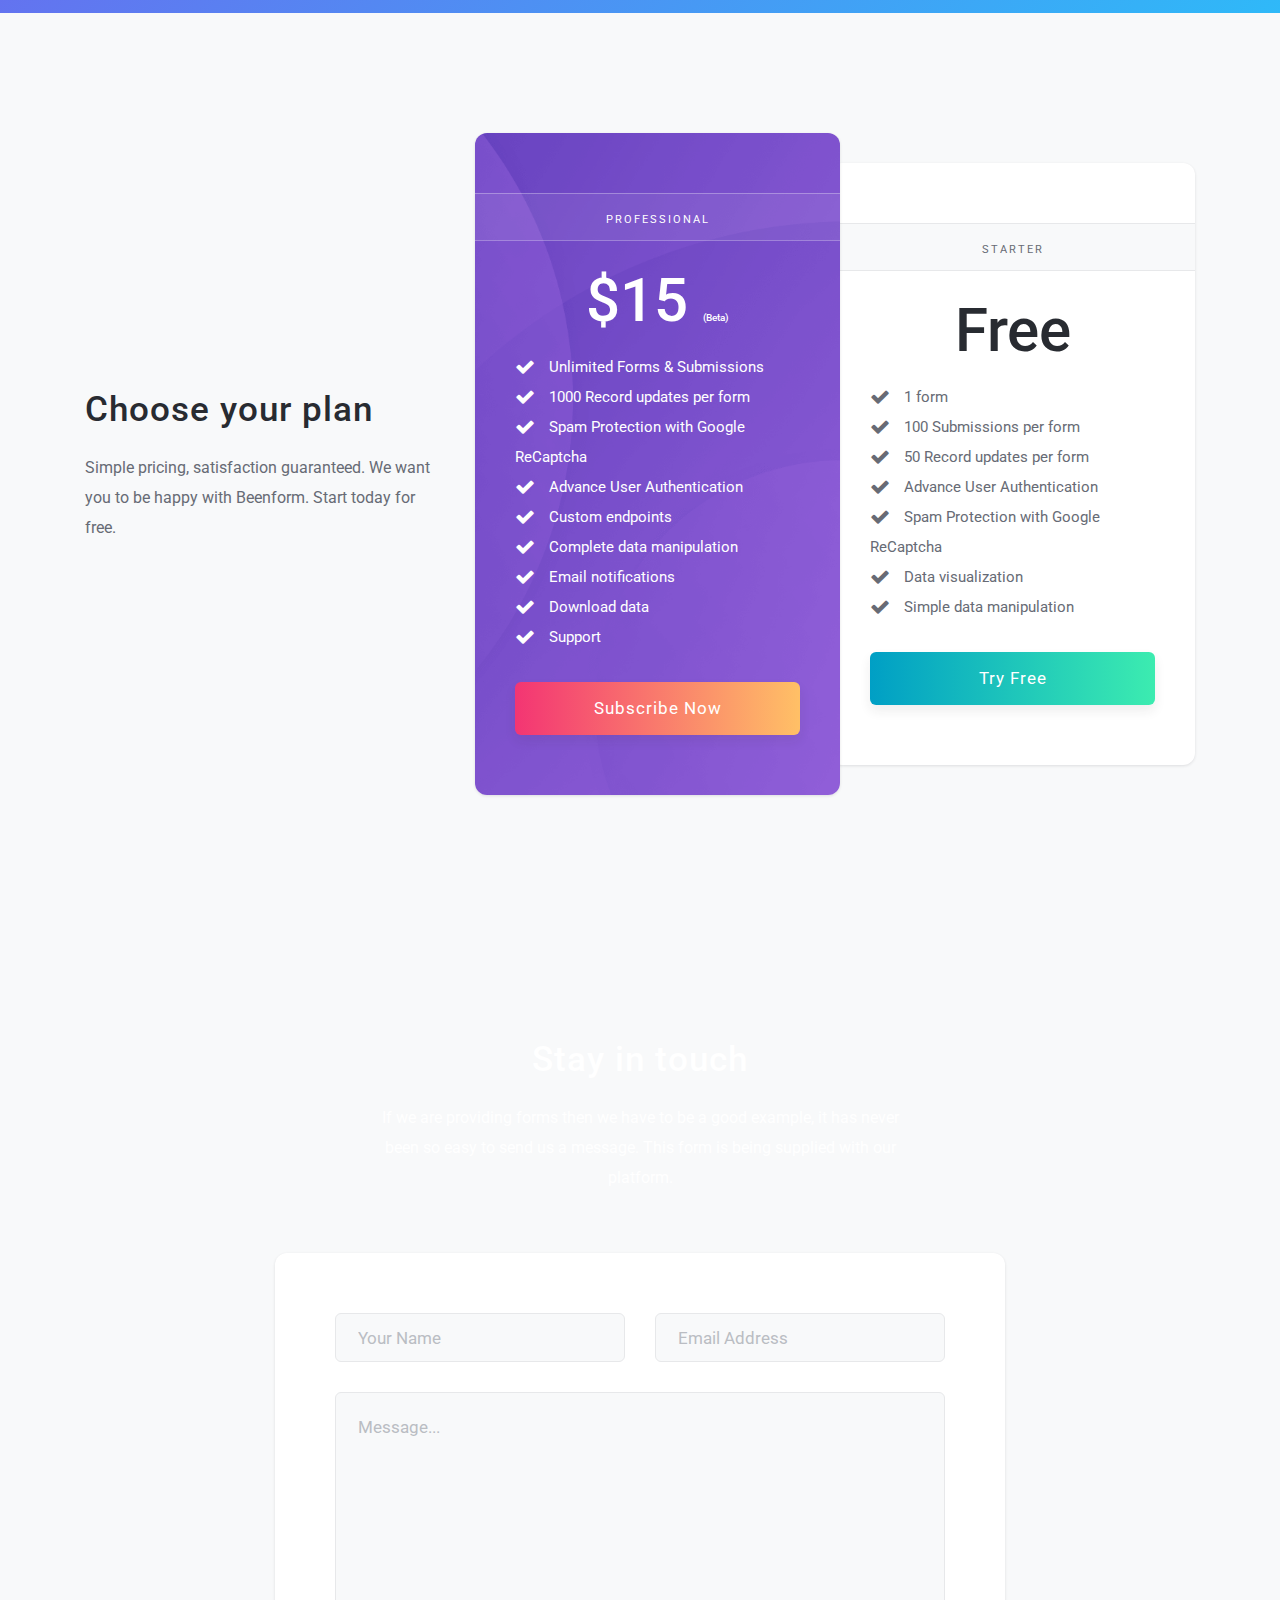
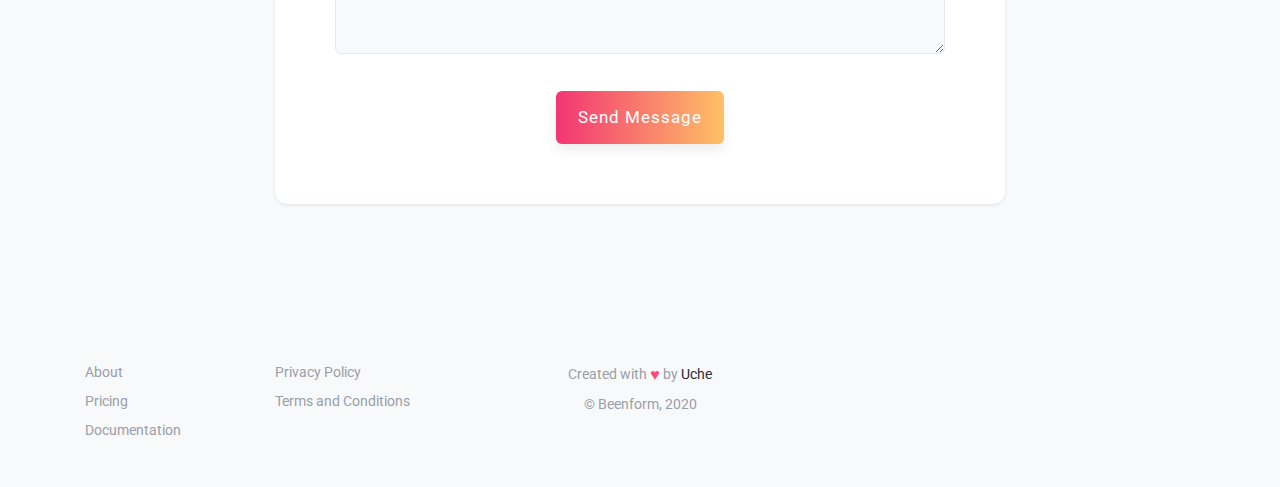
==== commit 95d706eb: "year" ====
--- a/index.html
+++ b/index.html
@@ -383,7 +383,7 @@
                     <div class="col-xl-4 col-lg-4 col-md-4 col-sm-12">
                         <div class="footer-center">
                             <p>Created with <span class="heart">&#x2665;</span> by <span class="author">Uche</span></p>
-                            <p>&#169; Beenform, 2019</p>
+                            <p>&#169; Beenform, 2020</p>
                         </div>
                     </div>
                     <!--<div class="col-xl-4 col-lg-4 col-md-4 col-sm-12">
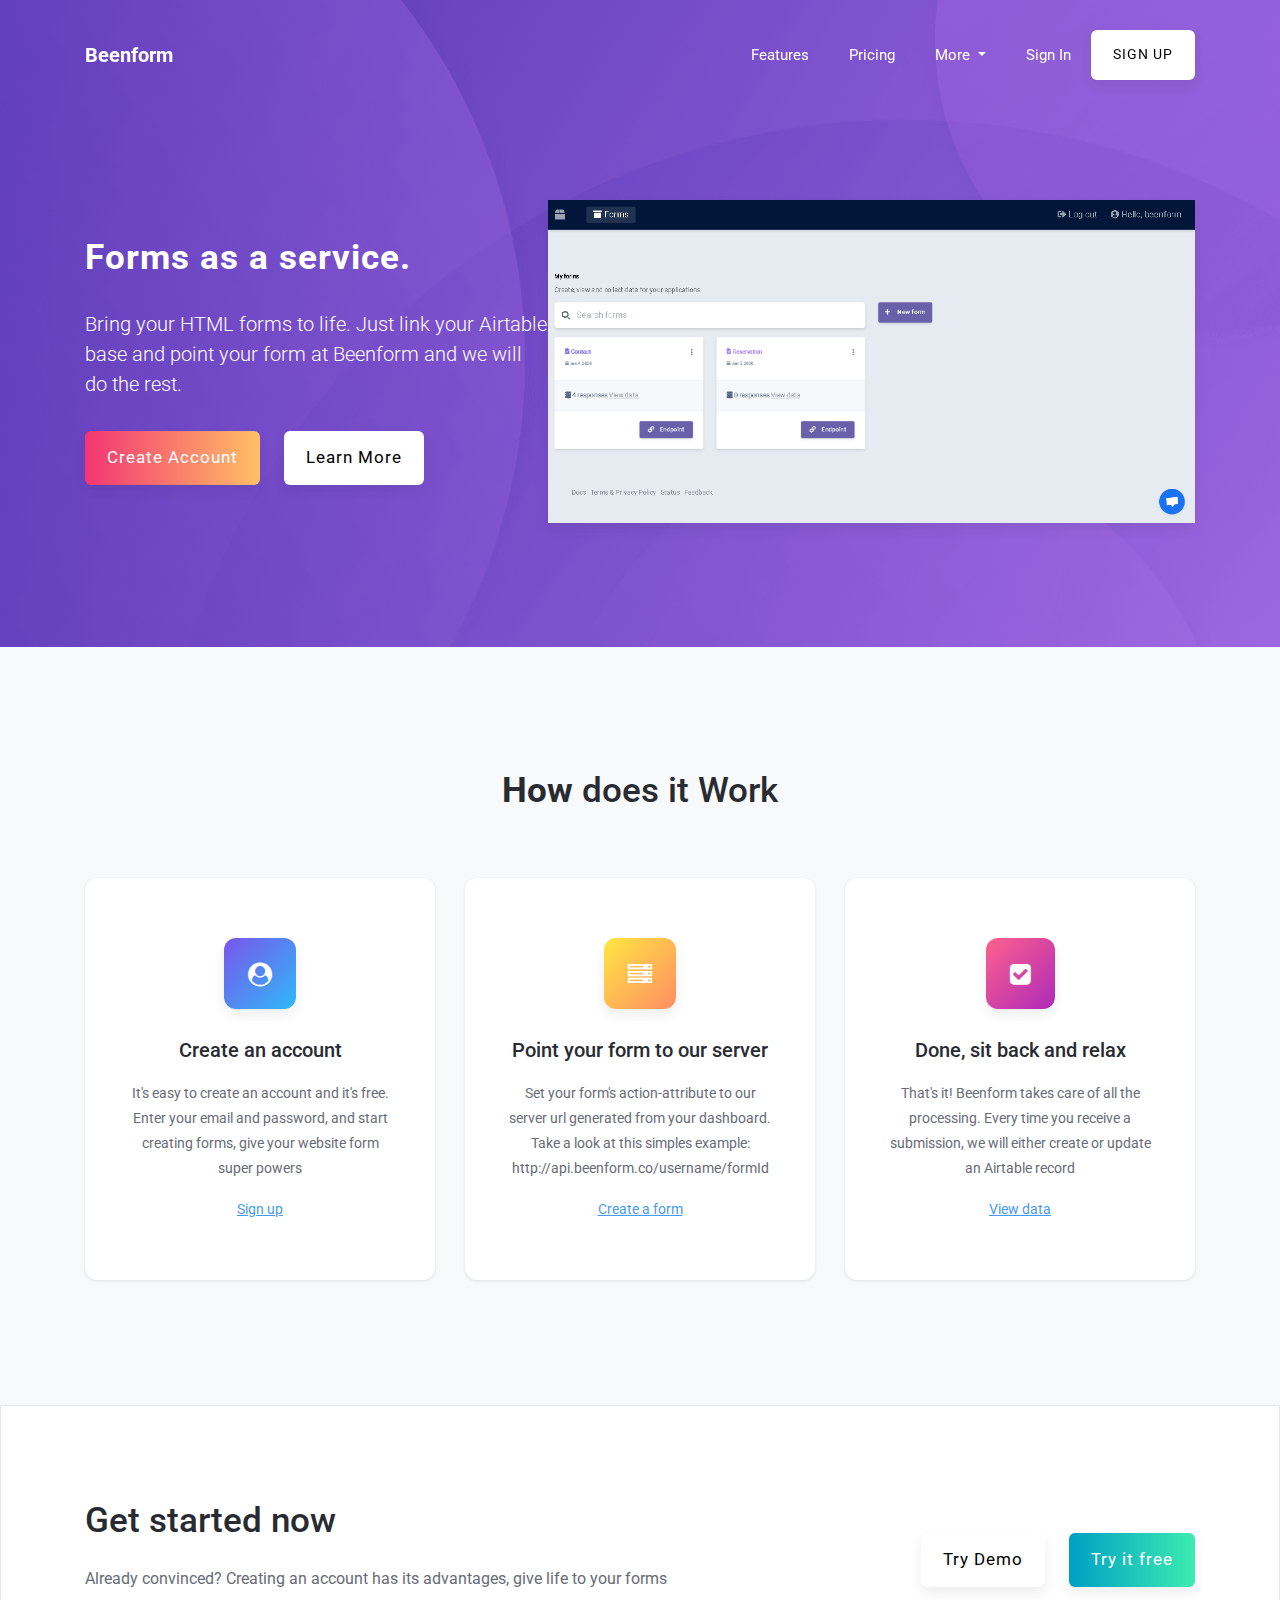
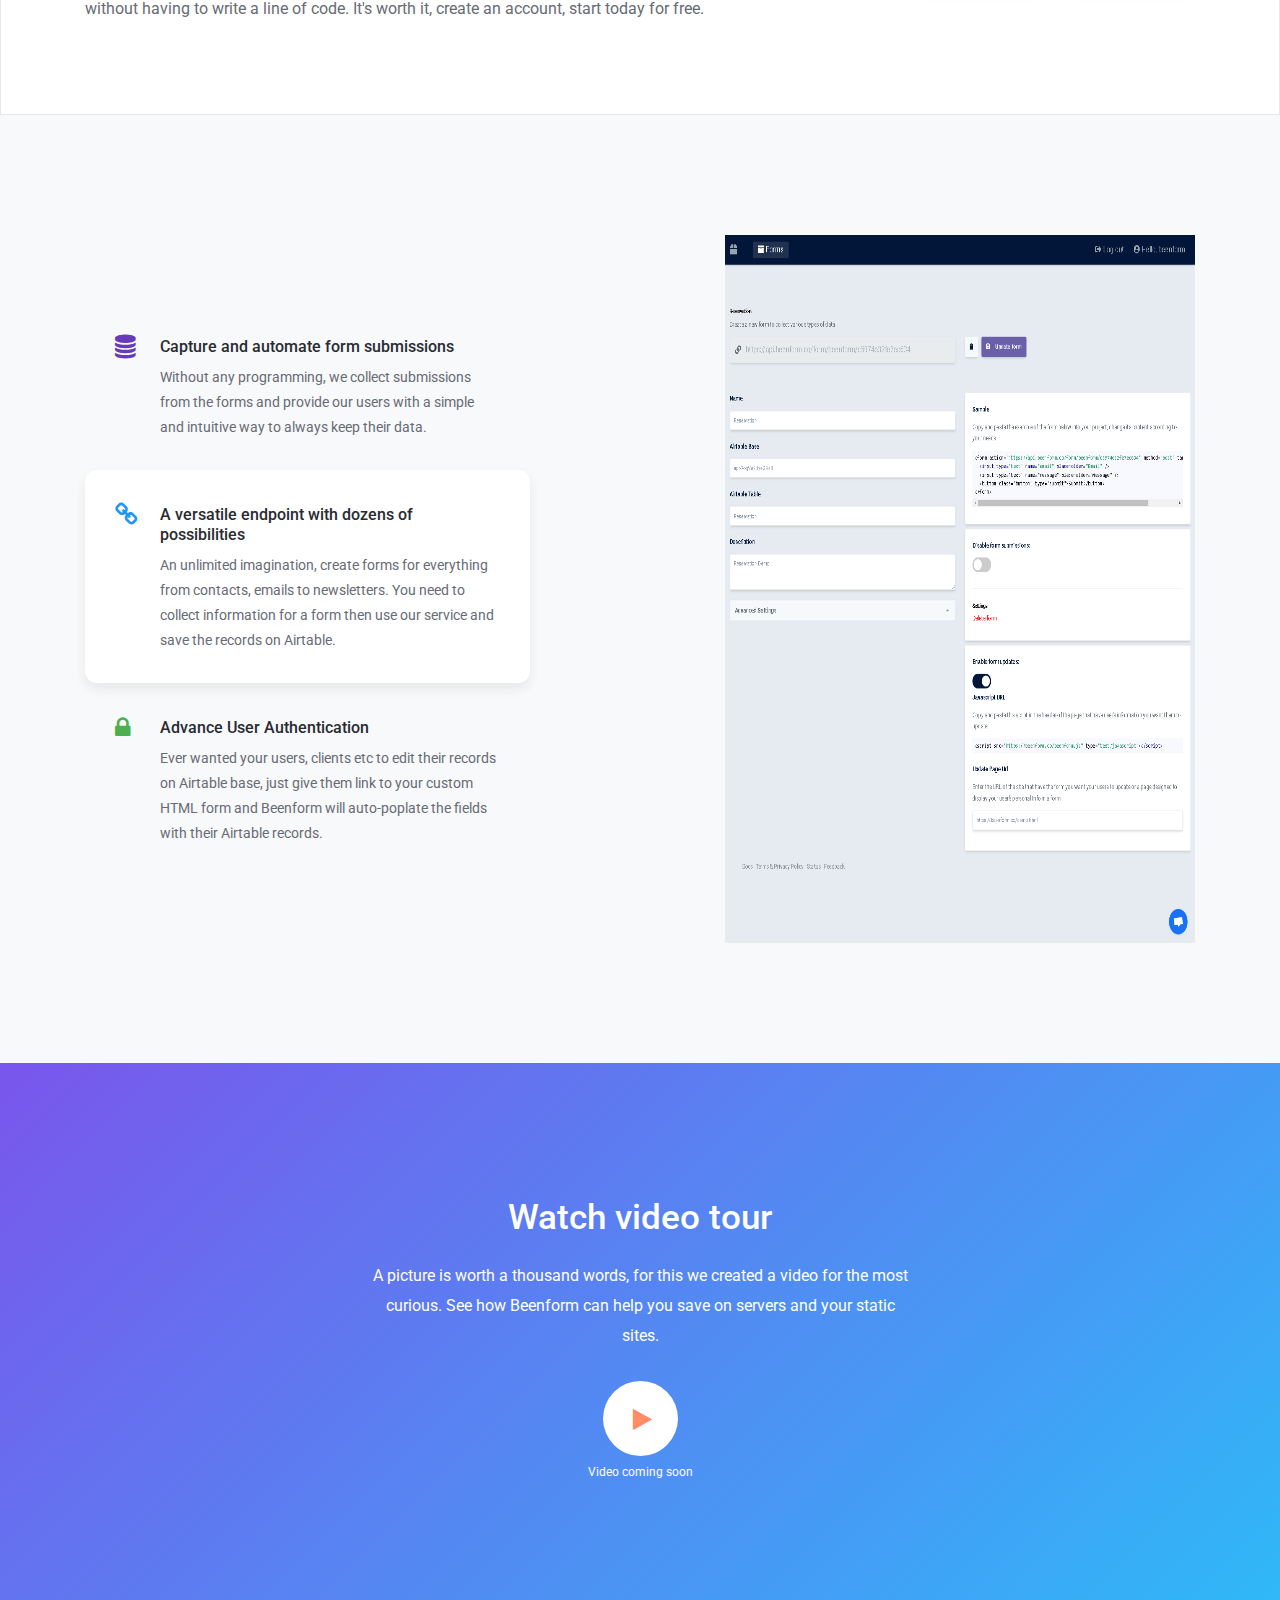
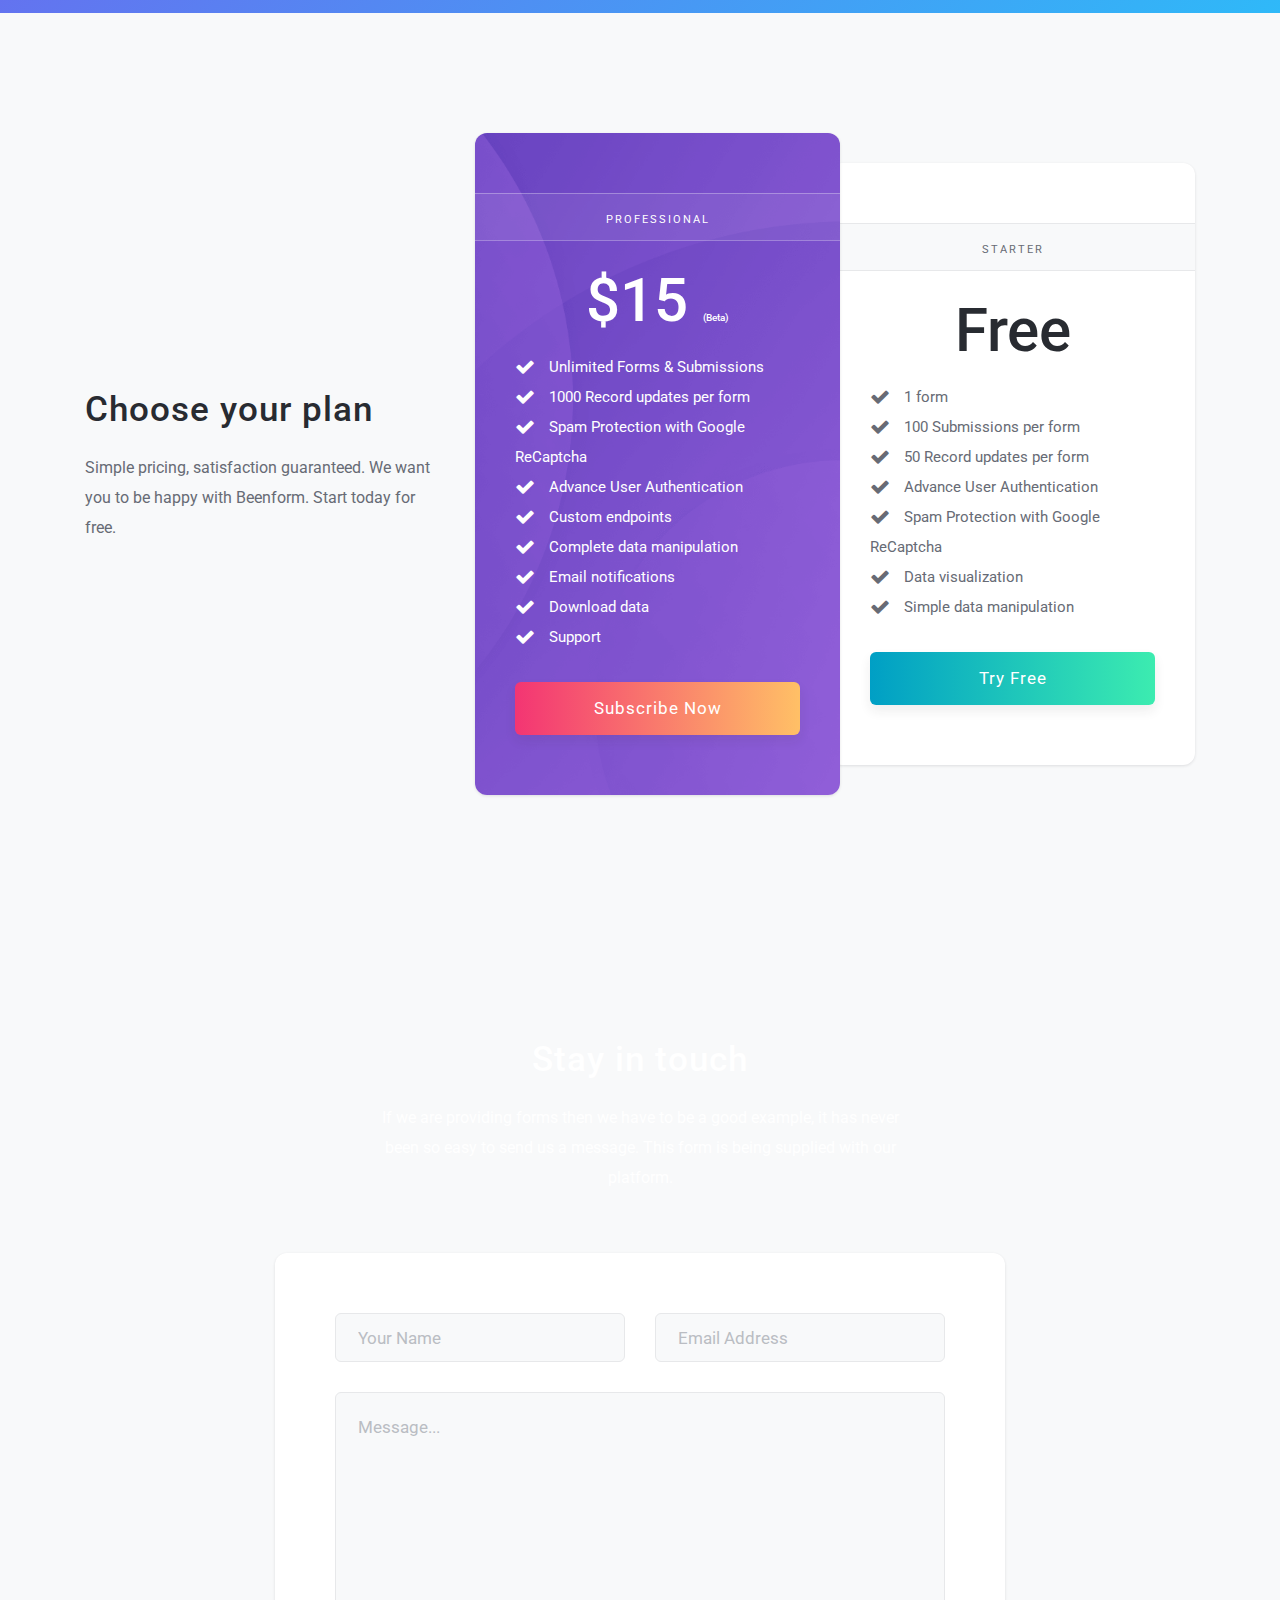
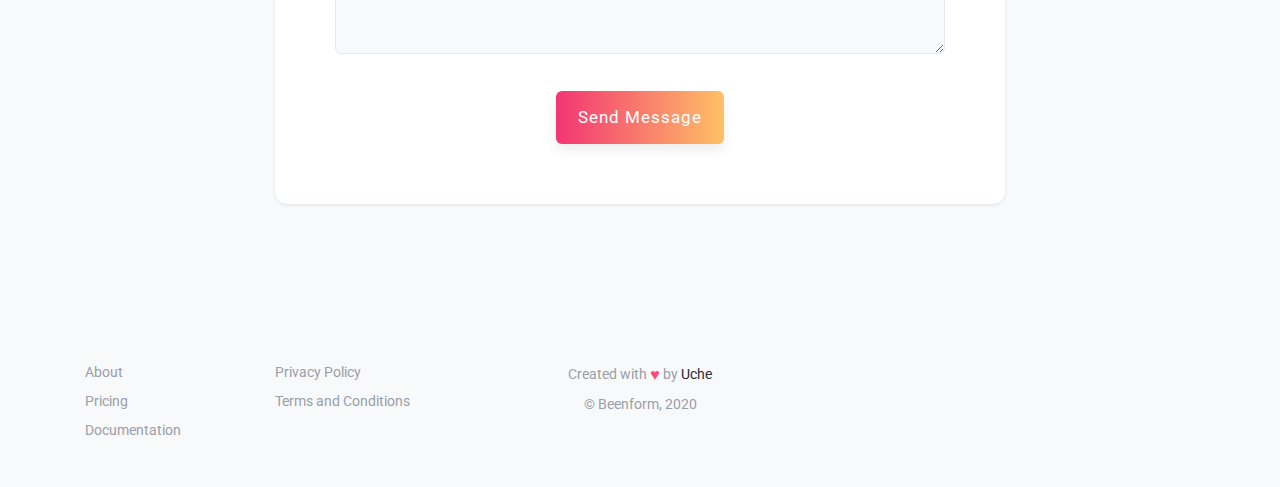
==== commit e39655a1: "site update" ====
--- a/index.html
+++ b/index.html
@@ -76,11 +76,11 @@
                                     </div>
                                 </li>
                                 <li class="nav-item">
-                                    <a class="nav-link" target="_blank" href="https://app.Beenform.com/#/signin">Sign In</a>
+                                    <a class="nav-link" target="_blank" href="https://app.beenform.co/#/signin">Sign In</a>
                                 </li>
                             </ul>
                             <form class="form-inline">
-                                <a class="btn f-btn f-btn-white f-global-shadow f-btn-si" target="_blank" href="https://app.Beenform.com/#/signup">Sign Up</a>
+                                <a class="btn f-btn f-btn-white f-global-shadow f-btn-si" target="_blank" href="https://app.beenform.co/#/signup">Sign Up</a>
                             </form>
                         </div>
                     </div>
@@ -97,7 +97,7 @@
                                     Just link your Airtable base and 
                                     point your form at Beenform and we will do the rest.
                                 </h5>
-                                <a class="btn f-btn f-btn-orange f-global-shadow" target="_blank" href="https://app.Beenform.com/#/signup">Create Account</a>
+                                <a class="btn f-btn f-btn-orange f-global-shadow" target="_blank" href="https://app.beenform.co/#/signup">Create Account</a>
                                 <a class="btn f-btn f-btn-white f-global-shadow" href="#about">Learn More</a>
                             </div>
                         </div>
@@ -127,7 +127,7 @@
                                 Enter your email and password, and start creating forms, give your website
                                 form super powers
                             </p>
-                            <a href="https://app.Beenform.com/#/signup" target="_blank">Sign up</a>
+                            <a href="https://app.beenform.co/#/signup" target="_blank">Sign up</a>
                         </div>
                     </div>
                     <div class="col-xl-4 col-lg-5 col-md-7 col-sm-9 col-11">
@@ -138,9 +138,9 @@
                             <h5>Point your form to our server</h5>
                             <p>
                                 Set your form's action-attribute to our server url generated from your dashboard.
-                                Take a look at this simples example: http://api.Beenform.com/username/formId
+                                Take a look at this simples example: http://api.beenform.co/username/formId
                             </p>
-                            <a href="https://app.Beenform.com/#/new" target="_blank">Create a form</a>
+                            <a href="https://app.beenform.co/#/new" target="_blank">Create a form</a>
                         </div>
                     </div>
                     <div class="col-xl-4 col-lg-5 col-md-7 col-sm-9 col-11">
@@ -153,7 +153,7 @@
                                 That's it! Beenform takes care of all the processing.
                                 Every time you receive a submission, we will either create or update an Airtable record
                             </p>
-                            <a href="https://app.Beenform.com/#" target="_blank">View data</a>
+                            <a href="https://app.beenform.co/#" target="_blank">View data</a>
                         </div>
                     </div>
                 </div>
@@ -176,7 +176,7 @@
                     <div class="col-xl-5 col-lg-5 col-md-12 col-sm-12 my-auto">
                         <div class="get-started-right">
                             <a class="btn f-btn f-btn-white f-global-shadow align-middle" href="demo.html">Try Demo</a>
-                            <a class="btn f-btn f-btn-green f-global-shadow align-middle" target="_blank" href="https://app.beenform.com/#/signup">Try it free</a>
+                            <a class="btn f-btn f-btn-green f-global-shadow align-middle" target="_blank" href="https://app.beenform.co/#/signup">Try it free</a>
                         </div>
                     </div>
                 </div>
@@ -314,7 +314,7 @@
                                                 <li><i class="fa fa-check fa-lg icon-orange"></i>Data visualization</li>
                                                 <li><i class="fa fa-check fa-lg icon-orange"></i>Simple data manipulation</li>
                                             </ul>
-                                            <a class="btn f-btn f-btn-green f-global-shadow" target="_blank" href="https://app.Beenform.com/#/signup">Try Free</a>
+                                            <a class="btn f-btn f-btn-green f-global-shadow" target="_blank" href="https://app.beenform.co/#/signup">Try Free</a>
                                         </div>
                                     </div>
                                 </div>
